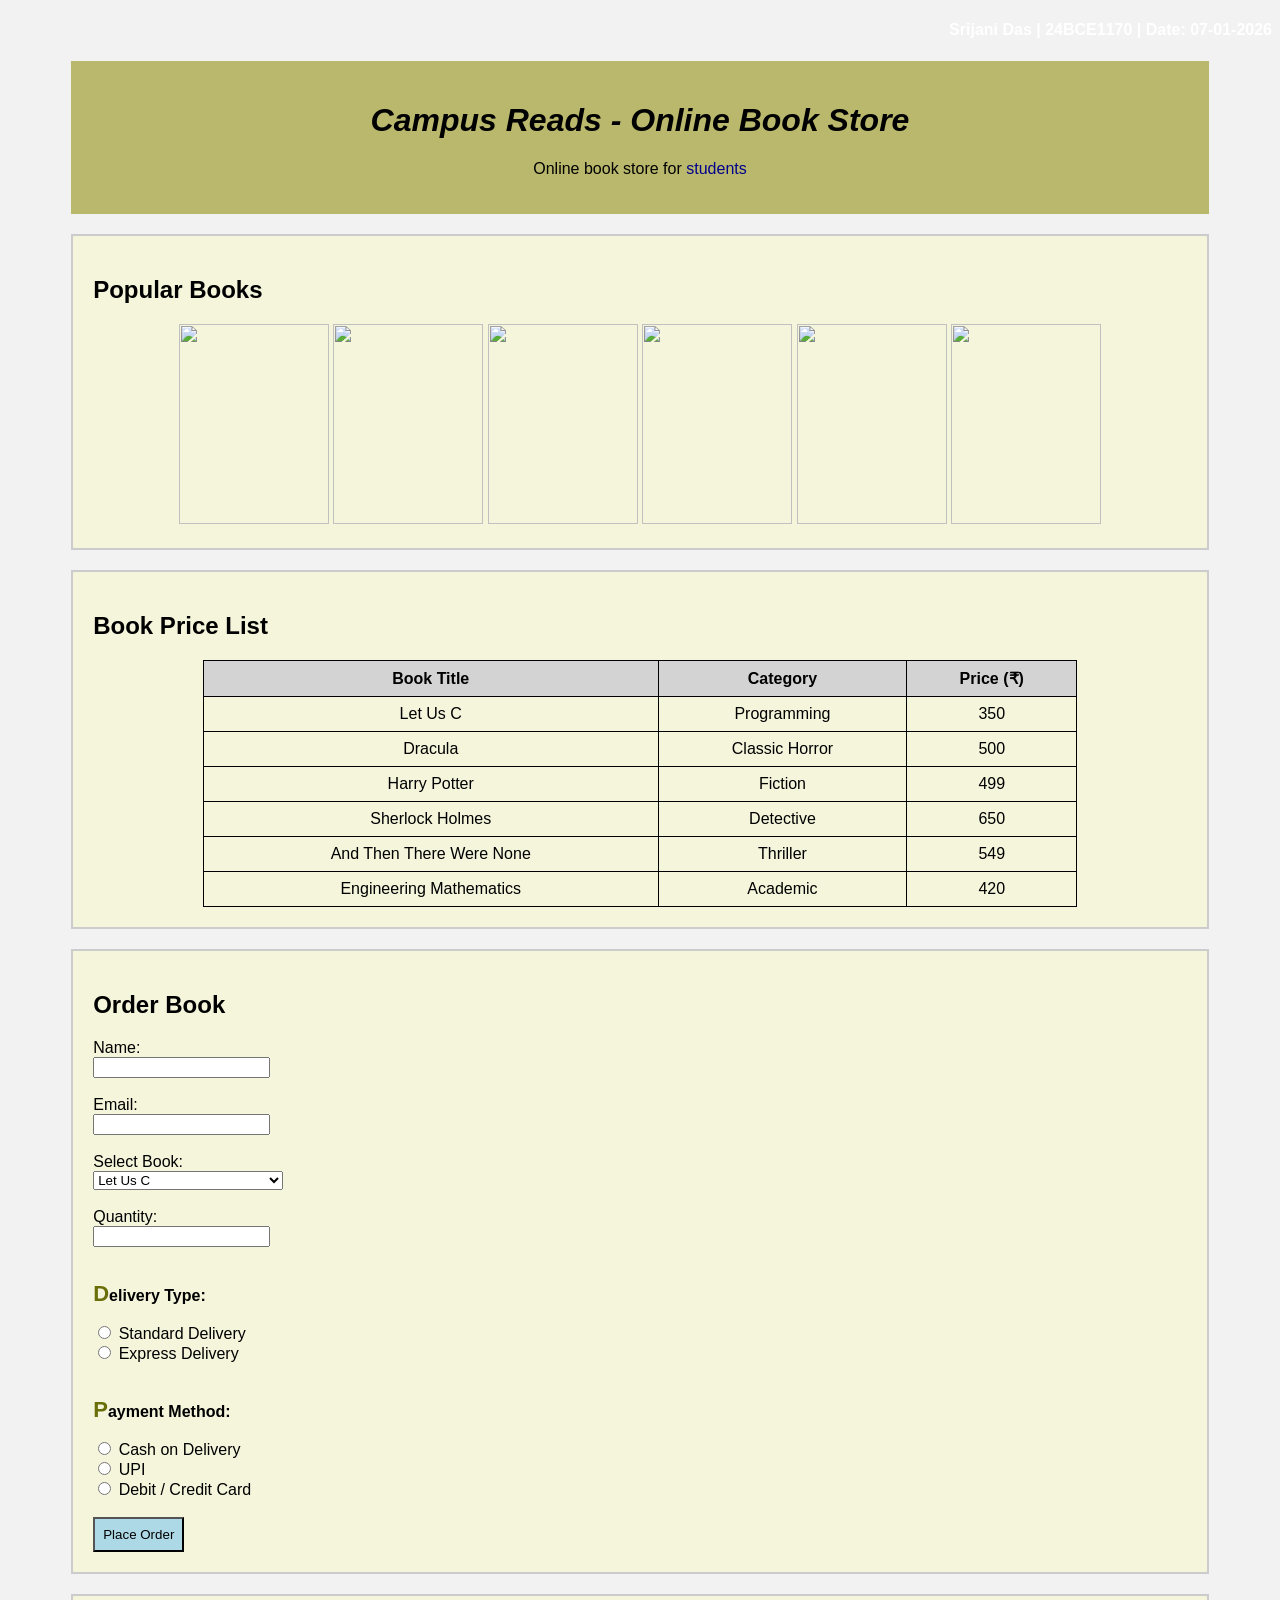
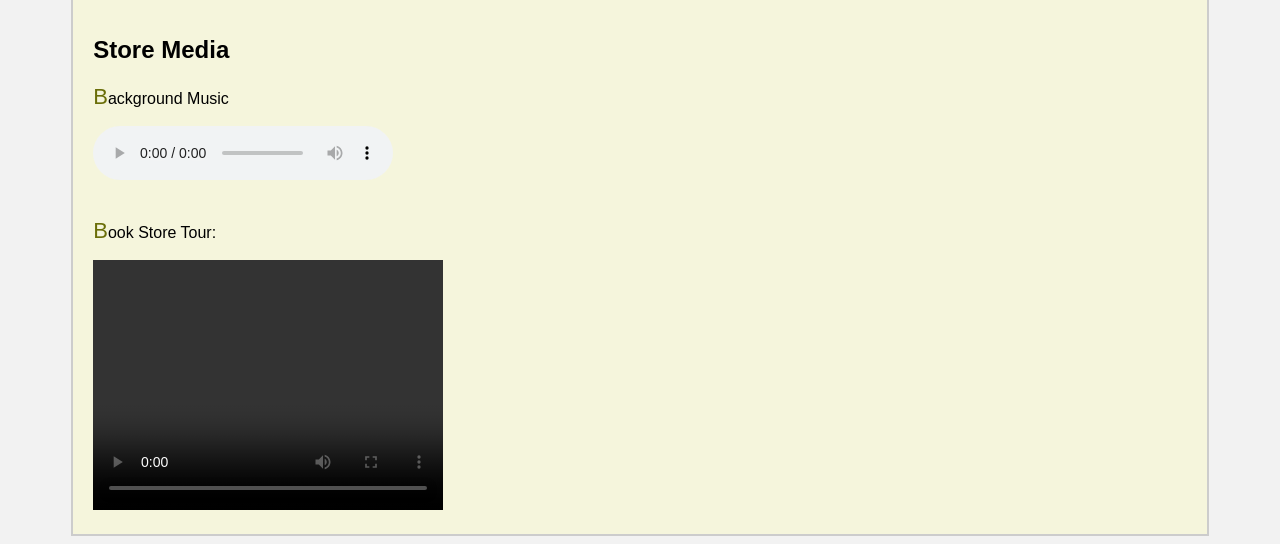
==== index.html @ d3f21b30 "Initial Commit" ====
<!DOCTYPE html> 
<html> 
<head> 
<title>Campus Reads - Online Book Store</title> 
<link rel="stylesheet" href="styles.css"> 
</head> 
<body> 
<div class="bg_image">
</div>
<h4 style="text-align:right; color:white;"> 
Srijani Das | 24BCE1170 | Date: 07-01-2026 
</h5> 
<div class="container"> 
<div class="header"> 
<h1><i><b>Campus Reads - Online Book Store</b></i></h1> 
<p>Online book store for <span style="color: darkblue;">students</span></p> 
</div> 
<div class="section"> 
<h2>Popular Books</h2> 
<div align="center"> 
<img 
src="https://m.media-amazon.com/images/S/compressed.photo.goodreads.com/books/
1599648837i/55281145.jpg" width="150" height="200"> 
<img 
src="https://m.media-amazon.com/images/S/compressed.photo.goodreads.com/books/
1387151694i/17245.jpg" width="150" height="200"> 
<img 
src="https://m.media-amazon.com/images/I/81q77Q39nEL._AC_UF1000,1000_QL80_.j
pg" width="150" height="200"> 
<img 
src="https://m.media-amazon.com/images/I/81tNnqcHxlL._AC_UF1000,1000_QL80_.jp
g" width="150" height="200"> 
<img 
src="https://m.media-amazon.com/images/I/81nChcVy7CL._AC_UF1000,1000_QL80_.j
pg" width="150" height="200"> 
<img 
src="https://khannabooks.com/wp-content/uploads/2023/10/9789382609919.jpg.webp" 
width="150" height="200"> 
</div> 
</div> 
<div class="section"> 
<h2>Book Price List</h2> 
<table align=center> 
<tr> 
<th>Book Title</th>  
<th>Category</th> 
<th>Price (₹)</th> 
</tr> 
<tr> 
<td>Let Us C</td> 
<td>Programming</td> 
<td>350</td> 
</tr> 
<tr> 
<td>Dracula</td> 
<td>Classic Horror</td> 
<td>500</td> 
</tr> 
<tr> 
<td>Harry Potter</td> 
<td>Fiction</td> 
<td>499</td> 
</tr> 
<tr> 
<td>Sherlock Holmes</td> 
<td>Detective</td> 
<td>650</td> 
</tr> 
<tr> 
<td>And Then There Were None</td> 
<td>Thriller</td> 
 <td>549</td> 
 </tr> 
 
 <tr> 
 <td>Engineering Mathematics</td> 
 <td>Academic</td> 
 <td>420</td> 
 </tr> 
 </table> 
  
</div> 
 
<div class="section"> 
 <h2>Order Book</h2> 
  
 <form> 
 <label for="name">Name:</label><br> 
 <input type="text" id="name"><br><br> 
 <label for="email">Email:</label><br> 
 <input type="email" id="email"><br><br> 
 <label for="book">Select Book:</label><br> 
 <select id="book"> 
  <option>Let Us C</option> 
  <option>Dracula</option> 
  <option>Harry Potter</option> 
  <option>Sherlock Holmes</option> 
  <option>And Then There Were None</option> 
  <option>Engineering Mathematics</option> 
 </select><br><br> 
  
 <label for="qty">Quantity:</label><br> 
 <input type="number" id="qty"><br><br> 
 
 <p><b>Delivery Type:</b></p> 
        <input type="radio" id="standard" name="delivery"> 
        <label for="standard">Standard Delivery</label><br> 
 
        <input type="radio" id="express" name="delivery"> 
        <label for="express">Express Delivery</label><br><br> 
 
<p><b>Payment Method:</b></p> 
<input type="radio" id="cod" name="payment"> 
<label for="cod">Cash on Delivery</label><br> 
<input type="radio" id="upi" name="payment"> 
<label for="upi">UPI</label><br> 
<input type="radio" id="card" name="payment"> 
<label for="card">Debit / Credit Card</label><br><br>  
<input type="submit" value="Place Order" 
style="background-color: lightblue; padding: 8px;"> 
</form> 
</div> 
<div class="section"> 
<h2>Store Media</h2> 
<p>Background Music</p> 
<audio controls autoplay> 
<source src="music.mp3" type="audio/mpeg"> 
</audio> 
<br><br> 
<p>Book Store Tour:</p> 
<video width="350" height="250" controls> 
<source src="store.mp4" type="video/mp4"> 
</video> 
</div>   
</div> 
</body> 
</html>
---- styles.css ----
body { 
font-family: Arial; 
background-color: #f2f2f2; 
} 
.bg_image {
position: fixed;
top: 0;
left: 0;
width: 100%;
height: 100%;
background-image:url(https://wallpapers.com/images/high/library-filled-with-books-vyy56lqa9wji657j.webp);
background-size: cover;
background-repeat: no-repeat;
background-positio: center;
z-index: -1;
}
.container { 
position: relative;
z-index: 1;
width: 90%; 
margin: auto; 
} 
.header { 
background-color: #BAB86C; 
padding: 20px; 
text-align: center; 
} 
.section { 
background-color: #F5F5DC; 
padding: 20px; 
margin-top: 20px; 
border: 2px solid #ccc;
box-sizing: border-box;
} 
.section p::first-letter {
font-size: 22px;
font-wieght: bold;
color: #6A6E09;
}
a:hover {
color: red;
}
input:focus {
border: 2px solid #BAB86C;
}
buton:hover, input[type="submit"]:hover {
background-color:  #6A6E09;
cursor: pointer;
}
table { 
border-collapse: collapse; 
width: 80%; 
} 
th, td { 
border: 1px solid black; 
padding: 8px; 
text-align: center; 
} 
th { 
background-color: lightgray; 
}
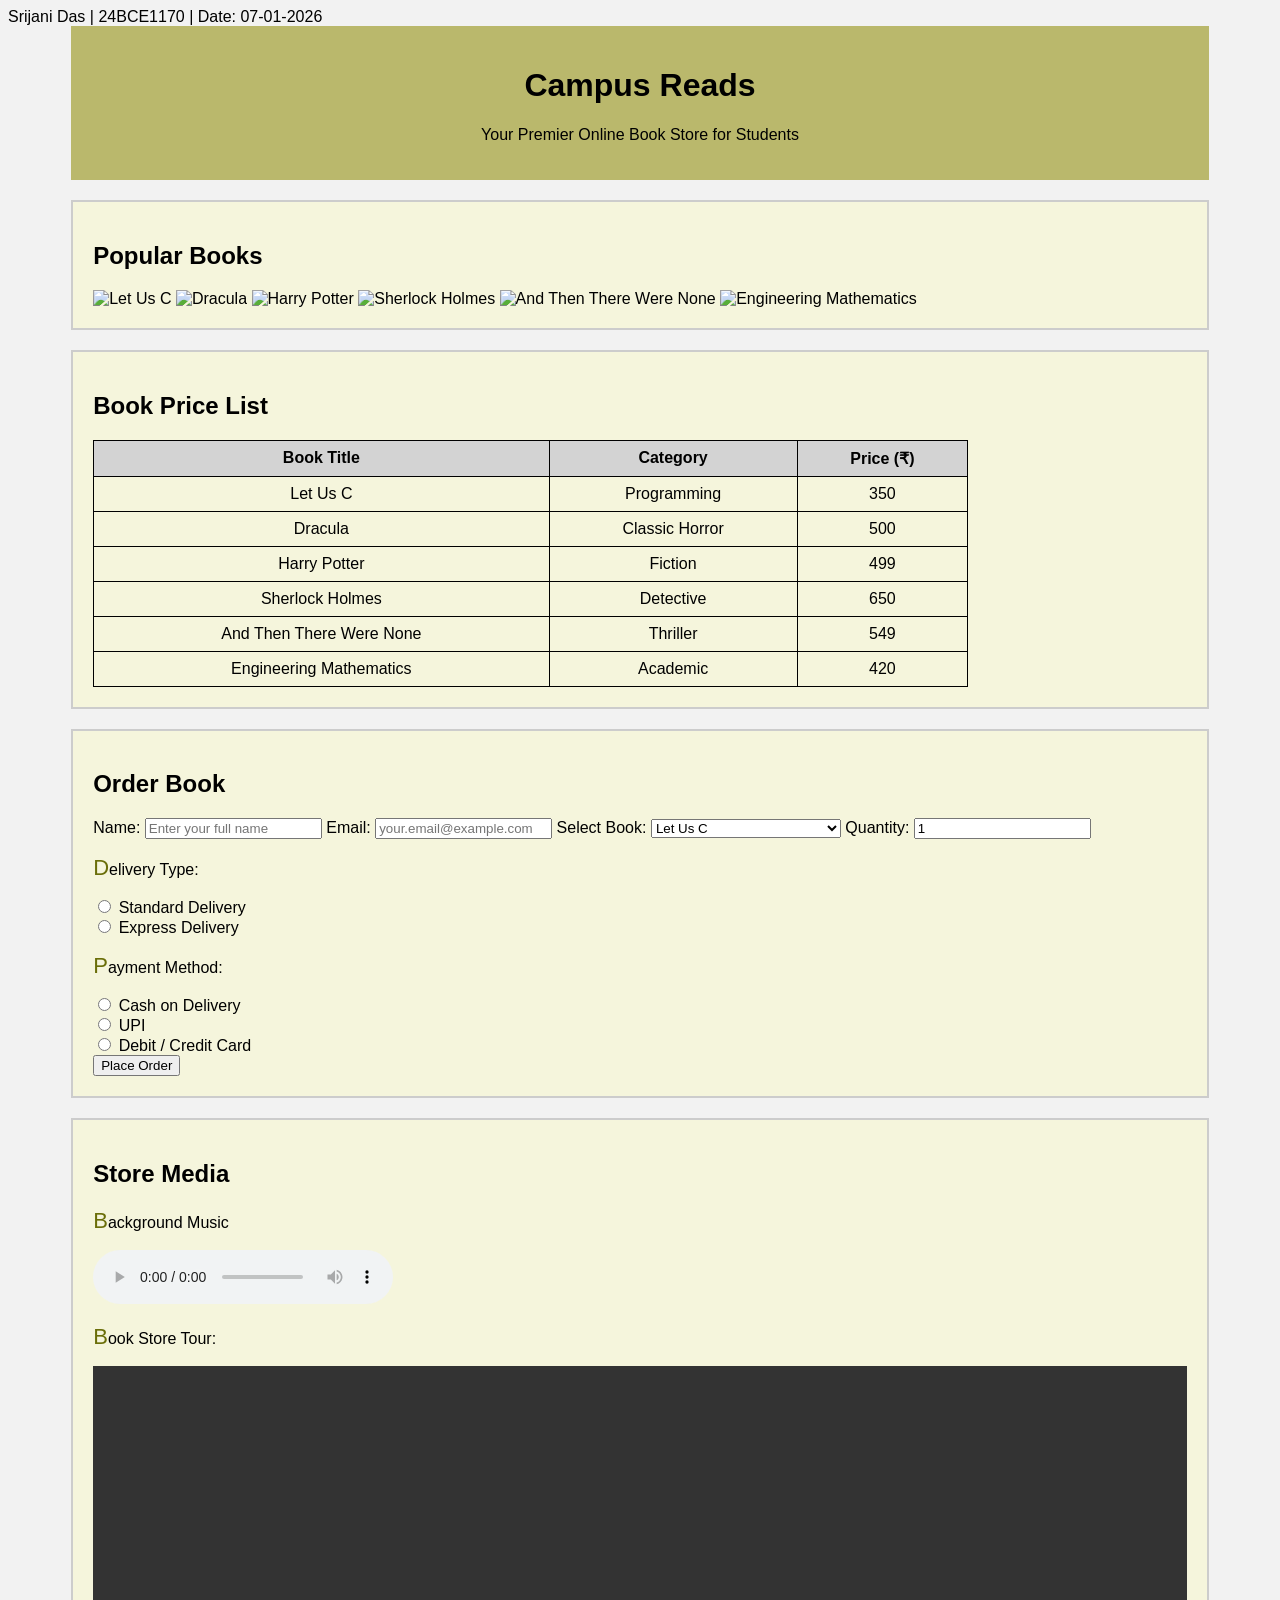
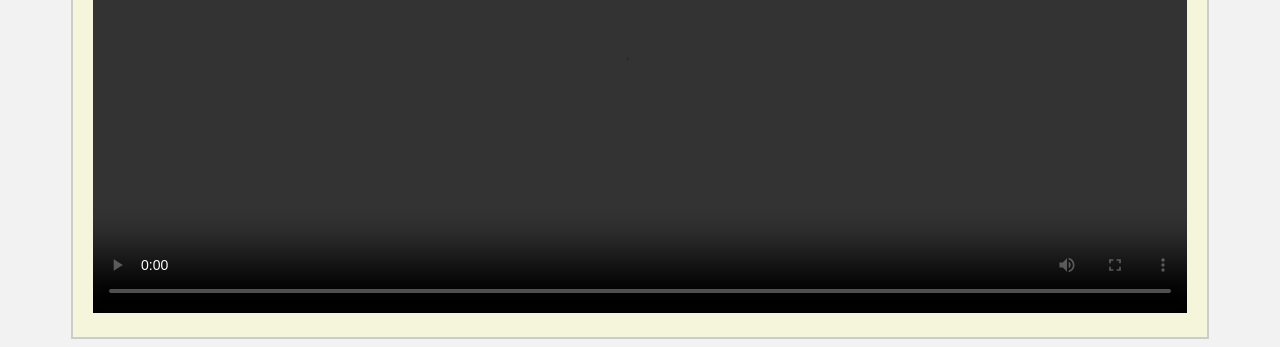
==== commit a44f146f: "Added Campus Reads bookstore homepage structure" ====
--- a/index.html
+++ b/index.html
@@ -1,137 +1,148 @@
-<!DOCTYPE html> 
-<html> 
-<head> 
-<title>Campus Reads - Online Book Store</title> 
-<link rel="stylesheet" href="styles.css"> 
-</head> 
-<body> 
-<div class="bg_image">
-</div>
-<h4 style="text-align:right; color:white;"> 
-Srijani Das | 24BCE1170 | Date: 07-01-2026 
-</h5> 
-<div class="container"> 
-<div class="header"> 
-<h1><i><b>Campus Reads - Online Book Store</b></i></h1> 
-<p>Online book store for <span style="color: darkblue;">students</span></p> 
-</div> 
-<div class="section"> 
-<h2>Popular Books</h2> 
-<div align="center"> 
-<img 
-src="https://m.media-amazon.com/images/S/compressed.photo.goodreads.com/books/
-1599648837i/55281145.jpg" width="150" height="200"> 
-<img 
-src="https://m.media-amazon.com/images/S/compressed.photo.goodreads.com/books/
-1387151694i/17245.jpg" width="150" height="200"> 
-<img 
-src="https://m.media-amazon.com/images/I/81q77Q39nEL._AC_UF1000,1000_QL80_.j
-pg" width="150" height="200"> 
-<img 
-src="https://m.media-amazon.com/images/I/81tNnqcHxlL._AC_UF1000,1000_QL80_.jp
-g" width="150" height="200"> 
-<img 
-src="https://m.media-amazon.com/images/I/81nChcVy7CL._AC_UF1000,1000_QL80_.j
-pg" width="150" height="200"> 
-<img 
-src="https://khannabooks.com/wp-content/uploads/2023/10/9789382609919.jpg.webp" 
-width="150" height="200"> 
-</div> 
-</div> 
-<div class="section"> 
-<h2>Book Price List</h2> 
-<table align=center> 
-<tr> 
-<th>Book Title</th>  
-<th>Category</th> 
-<th>Price (₹)</th> 
-</tr> 
-<tr> 
-<td>Let Us C</td> 
-<td>Programming</td> 
-<td>350</td> 
-</tr> 
-<tr> 
-<td>Dracula</td> 
-<td>Classic Horror</td> 
-<td>500</td> 
-</tr> 
-<tr> 
-<td>Harry Potter</td> 
-<td>Fiction</td> 
-<td>499</td> 
-</tr> 
-<tr> 
-<td>Sherlock Holmes</td> 
-<td>Detective</td> 
-<td>650</td> 
-</tr> 
-<tr> 
-<td>And Then There Were None</td> 
-<td>Thriller</td> 
- <td>549</td> 
- </tr> 
- 
- <tr> 
- <td>Engineering Mathematics</td> 
- <td>Academic</td> 
- <td>420</td> 
- </tr> 
- </table> 
-  
-</div> 
- 
-<div class="section"> 
- <h2>Order Book</h2> 
-  
- <form> 
- <label for="name">Name:</label><br> 
- <input type="text" id="name"><br><br> 
- <label for="email">Email:</label><br> 
- <input type="email" id="email"><br><br> 
- <label for="book">Select Book:</label><br> 
- <select id="book"> 
-  <option>Let Us C</option> 
-  <option>Dracula</option> 
-  <option>Harry Potter</option> 
-  <option>Sherlock Holmes</option> 
-  <option>And Then There Were None</option> 
-  <option>Engineering Mathematics</option> 
- </select><br><br> 
-  
- <label for="qty">Quantity:</label><br> 
- <input type="number" id="qty"><br><br> 
- 
- <p><b>Delivery Type:</b></p> 
-        <input type="radio" id="standard" name="delivery"> 
-        <label for="standard">Standard Delivery</label><br> 
- 
-        <input type="radio" id="express" name="delivery"> 
-        <label for="express">Express Delivery</label><br><br> 
- 
-<p><b>Payment Method:</b></p> 
-<input type="radio" id="cod" name="payment"> 
-<label for="cod">Cash on Delivery</label><br> 
-<input type="radio" id="upi" name="payment"> 
-<label for="upi">UPI</label><br> 
-<input type="radio" id="card" name="payment"> 
-<label for="card">Debit / Credit Card</label><br><br>  
-<input type="submit" value="Place Order" 
-style="background-color: lightblue; padding: 8px;"> 
-</form> 
-</div> 
-<div class="section"> 
-<h2>Store Media</h2> 
-<p>Background Music</p> 
-<audio controls autoplay> 
-<source src="music.mp3" type="audio/mpeg"> 
-</audio> 
-<br><br> 
-<p>Book Store Tour:</p> 
-<video width="350" height="250" controls> 
-<source src="store.mp4" type="video/mp4"> 
-</video> 
-</div>   
-</div> 
-</body> 
+<!DOCTYPE html>
+<html lang="en">
+<head>
+    <meta charset="UTF-8">
+    <meta name="viewport" content="width=device-width, initial-scale=1.0">
+    <title>Campus Reads - Online Book Store</title>
+    <link rel="stylesheet" href="style.css">
+</head>
+<body>
+    <div class="bg_image"></div>
+    
+    <div class="info-bar">
+        Srijani Das | 24BCE1170 | Date: 07-01-2026
+    </div>
+
+    <div class="container">
+        <div class="header">
+            <h1>Campus Reads</h1>
+            <p>Your Premier Online Book Store for Students</p>
+        </div>
+
+        <div class="section">
+            <h2>Popular Books</h2>
+            <div class="book-gallery">
+                <img src="https://m.media-amazon.com/images/S/compressed.photo.goodreads.com/books/1599648837i/55281145.jpg" alt="Let Us C">
+                <img src="https://m.media-amazon.com/images/S/compressed.photo.goodreads.com/books/1387151694i/17245.jpg" alt="Dracula">
+                <img src="https://m.media-amazon.com/images/I/81q77Q39nEL._AC_UF1000,1000_QL80_.jpg" alt="Harry Potter">
+                <img src="https://m.media-amazon.com/images/I/81tNnqcHxlL._AC_UF1000,1000_QL80_.jpg" alt="Sherlock Holmes">
+                <img src="https://m.media-amazon.com/images/I/81nChcVy7CL._AC_UF1000,1000_QL80_.jpg" alt="And Then There Were None">
+                <img src="https://khannabooks.com/wp-content/uploads/2023/10/9789382609919.jpg.webp" alt="Engineering Mathematics">
+            </div>
+        </div>
+
+        <div class="section">
+            <h2>Book Price List</h2>
+            <table>
+                <tr>
+                    <th>Book Title</th>
+                    <th>Category</th>
+                    <th>Price (₹)</th>
+                </tr>
+                <tr>
+                    <td>Let Us C</td>
+                    <td>Programming</td>
+                    <td>350</td>
+                </tr>
+                <tr>
+                    <td>Dracula</td>
+                    <td>Classic Horror</td>
+                    <td>500</td>
+                </tr>
+                <tr>
+                    <td>Harry Potter</td>
+                    <td>Fiction</td>
+                    <td>499</td>
+                </tr>
+                <tr>
+                    <td>Sherlock Holmes</td>
+                    <td>Detective</td>
+                    <td>650</td>
+                </tr>
+                <tr>
+                    <td>And Then There Were None</td>
+                    <td>Thriller</td>
+                    <td>549</td>
+                </tr>
+                <tr>
+                    <td>Engineering Mathematics</td>
+                    <td>Academic</td>
+                    <td>420</td>
+                </tr>
+            </table>
+        </div>
+
+        <div class="section">
+            <h2>Order Book</h2>
+            <form>
+                <label for="name">Name:</label>
+                <input type="text" id="name" placeholder="Enter your full name">
+
+                <label for="email">Email:</label>
+                <input type="email" id="email" placeholder="your.email@example.com">
+
+                <label for="book">Select Book:</label>
+                <select id="book">
+                    <option>Let Us C</option>
+                    <option>Dracula</option>
+                    <option>Harry Potter</option>
+                    <option>Sherlock Holmes</option>
+                    <option>And Then There Were None</option>
+                    <option>Engineering Mathematics</option>
+                </select>
+
+                <label for="qty">Quantity:</label>
+                <input type="number" id="qty" min="1" value="1">
+
+                <div class="radio-group">
+                    <p>Delivery Type:</p>
+                    <div class="radio-option">
+                        <input type="radio" id="standard" name="delivery">
+                        <label for="standard" class="inline-label">Standard Delivery</label>
+                    </div>
+                    <div class="radio-option">
+                        <input type="radio" id="express" name="delivery">
+                        <label for="express" class="inline-label">Express Delivery</label>
+                    </div>
+                </div>
+
+                <div class="radio-group">
+                    <p>Payment Method:</p>
+                    <div class="radio-option">
+                        <input type="radio" id="cod" name="payment">
+                        <label for="cod" class="inline-label">Cash on Delivery</label>
+                    </div>
+                    <div class="radio-option">
+                        <input type="radio" id="upi" name="payment">
+                        <label for="upi" class="inline-label">UPI</label>
+                    </div>
+                    <div class="radio-option">
+                        <input type="radio" id="card" name="payment">
+                        <label for="card" class="inline-label">Debit / Credit Card</label>
+                    </div>
+                </div>
+
+                <input type="submit" value="Place Order">
+            </form>
+        </div>
+
+        <div class="section">
+            <h2>Store Media</h2>
+            <div class="media-container">
+                <p>Background Music</p>
+                <audio controls autoplay>
+                    <source src="music.mp3" type="audio/mpeg">
+                    Your browser does not support the audio element.
+                </audio>
+            </div>
+            <div class="media-container">
+                <p>Book Store Tour:</p>
+                <video width="100%" height="auto" controls>
+                    <source src="store.mp4" type="video/mp4">
+                    Your browser does not support the video element.
+                </video>
+            </div>
+        </div>
+    </div>
+</body>
 </html>
--- a/style.css
+++ b/style.css
@@ -0,0 +1,61 @@
+body { 
+font-family: Arial; 
+background-color: #f2f2f2; 
+} 
+.bg_image {
+position: fixed;
+top: 0;
+left: 0;
+width: 100%;
+height: 100%;
+background-image:url(https://wallpapers.com/images/high/library-filled-with-books-vyy56lqa9wji657j.webp);
+background-size: cover;
+background-repeat: no-repeat;
+background-positio: center;
+z-index: -1;
+}
+.container { 
+position: relative;
+z-index: 1;
+width: 90%; 
+margin: auto; 
+} 
+.header { 
+background-color: #BAB86C; 
+padding: 20px; 
+text-align: center; 
+} 
+.section { 
+background-color: #F5F5DC; 
+padding: 20px; 
+margin-top: 20px; 
+border: 2px solid #ccc;
+box-sizing: border-box;
+} 
+.section p::first-letter {
+font-size: 22px;
+font-wieght: bold;
+color: #6A6E09;
+}
+a:hover {
+color: red;
+}
+input:focus {
+border: 2px solid #BAB86C;
+}
+buton:hover, input[type="submit"]:hover {
+background-color:  #6A6E09;
+cursor: pointer;
+}
+table { 
+border-collapse: collapse; 
+width: 80%; 
+} 
+th, td { 
+border: 1px solid black; 
+padding: 8px; 
+text-align: center; 
+} 
+th { 
+background-color: lightgray; 
+}
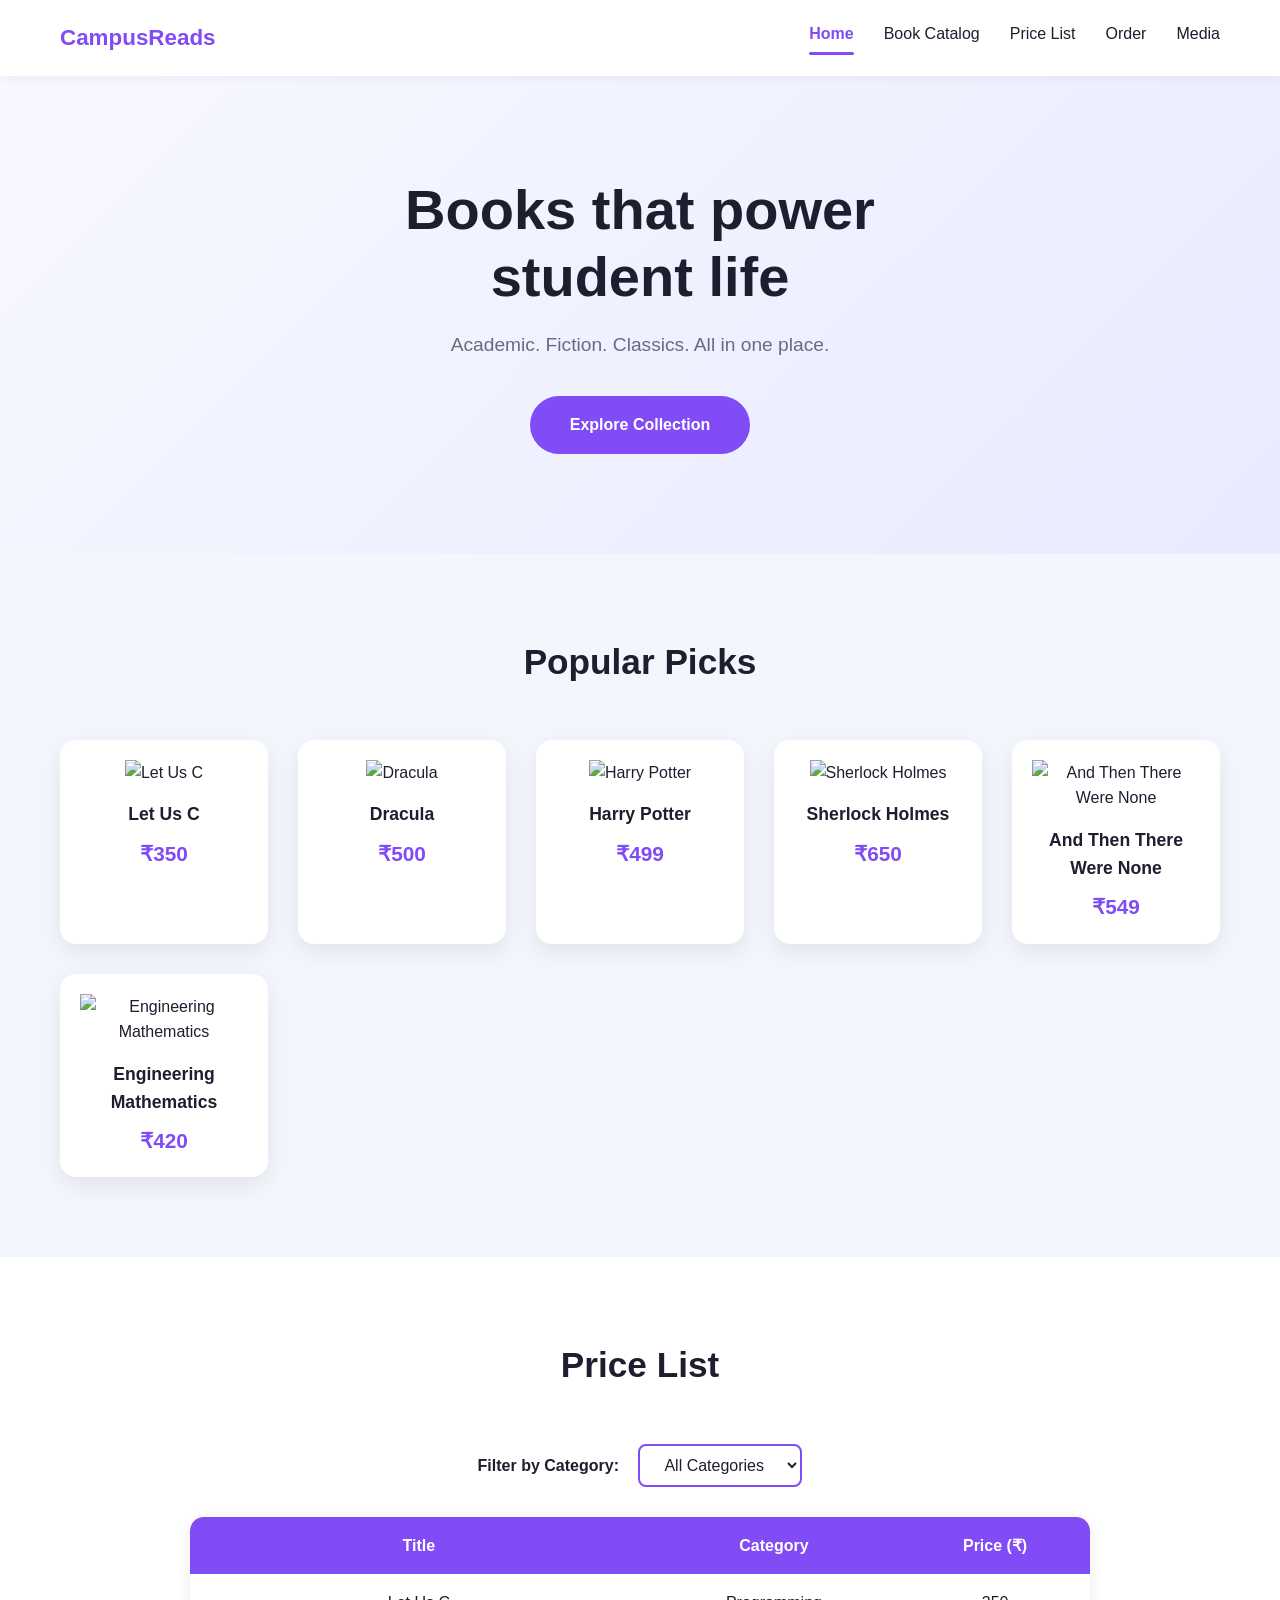
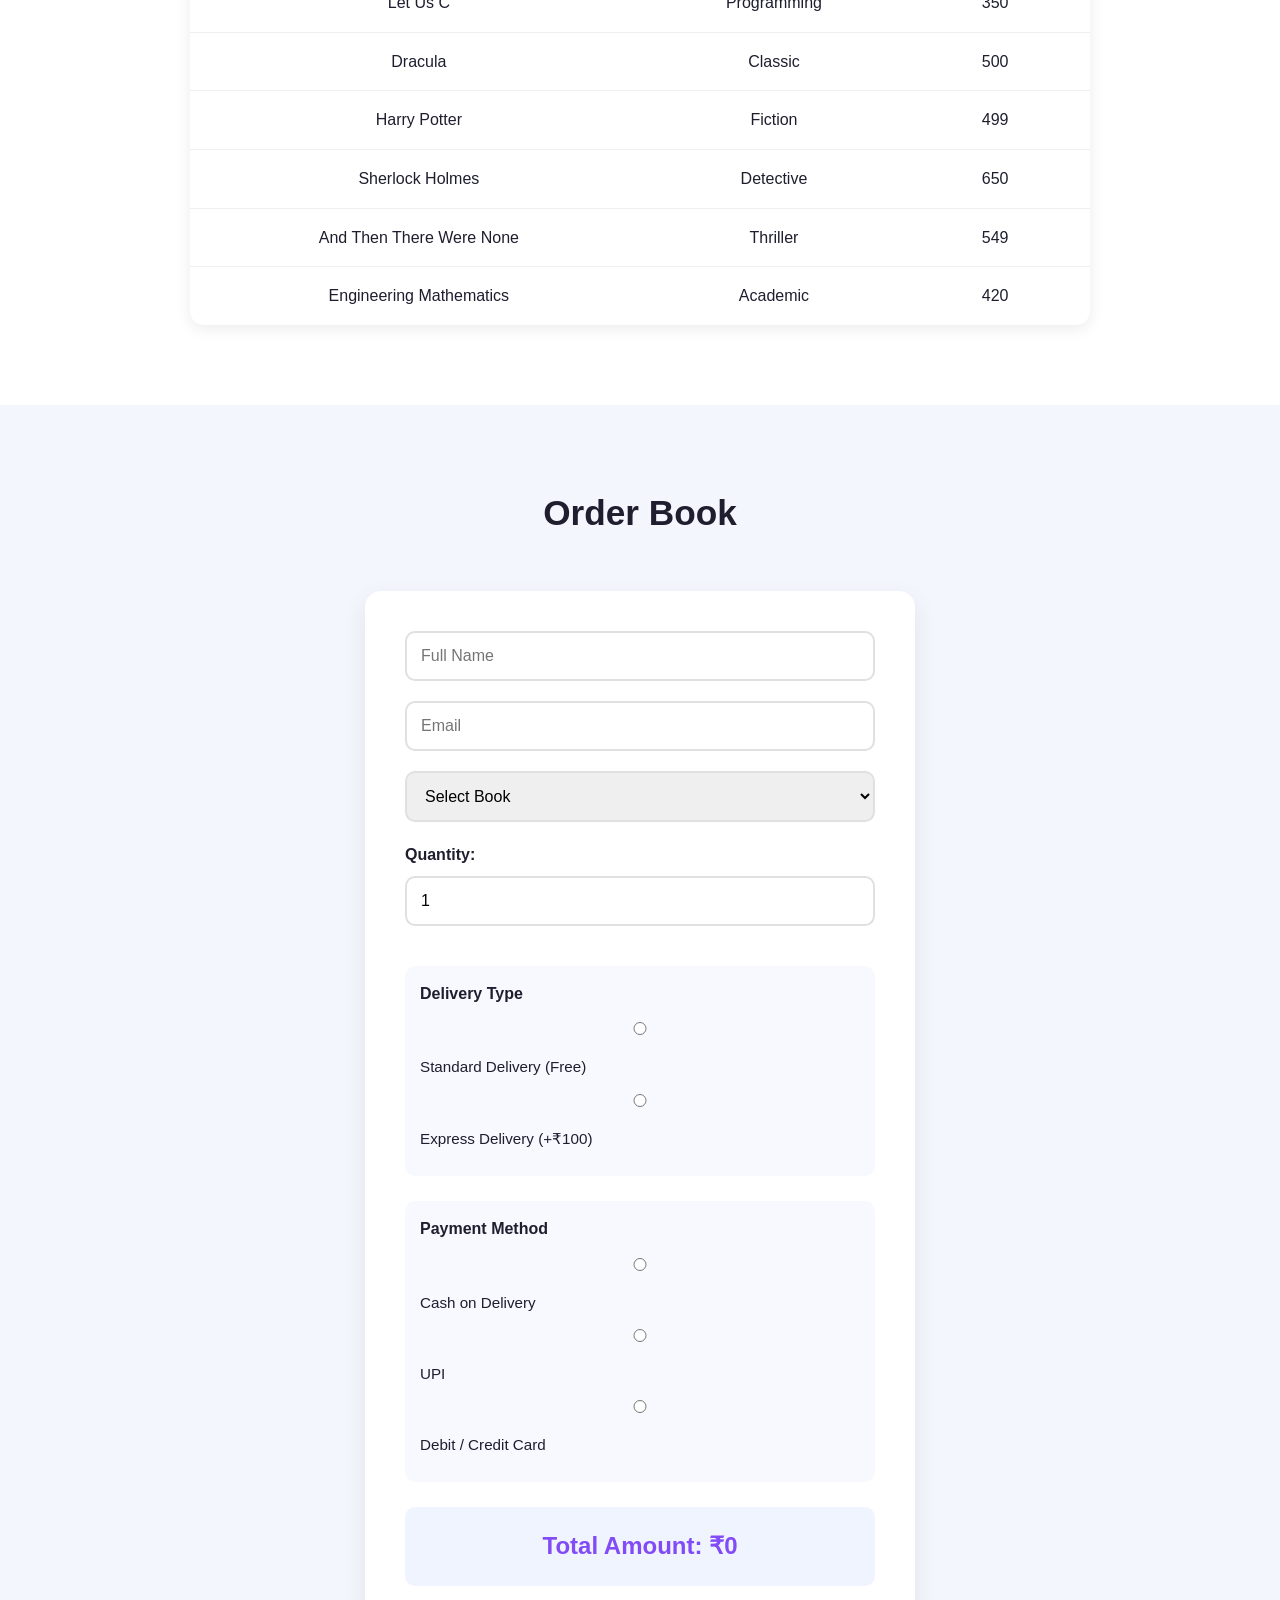
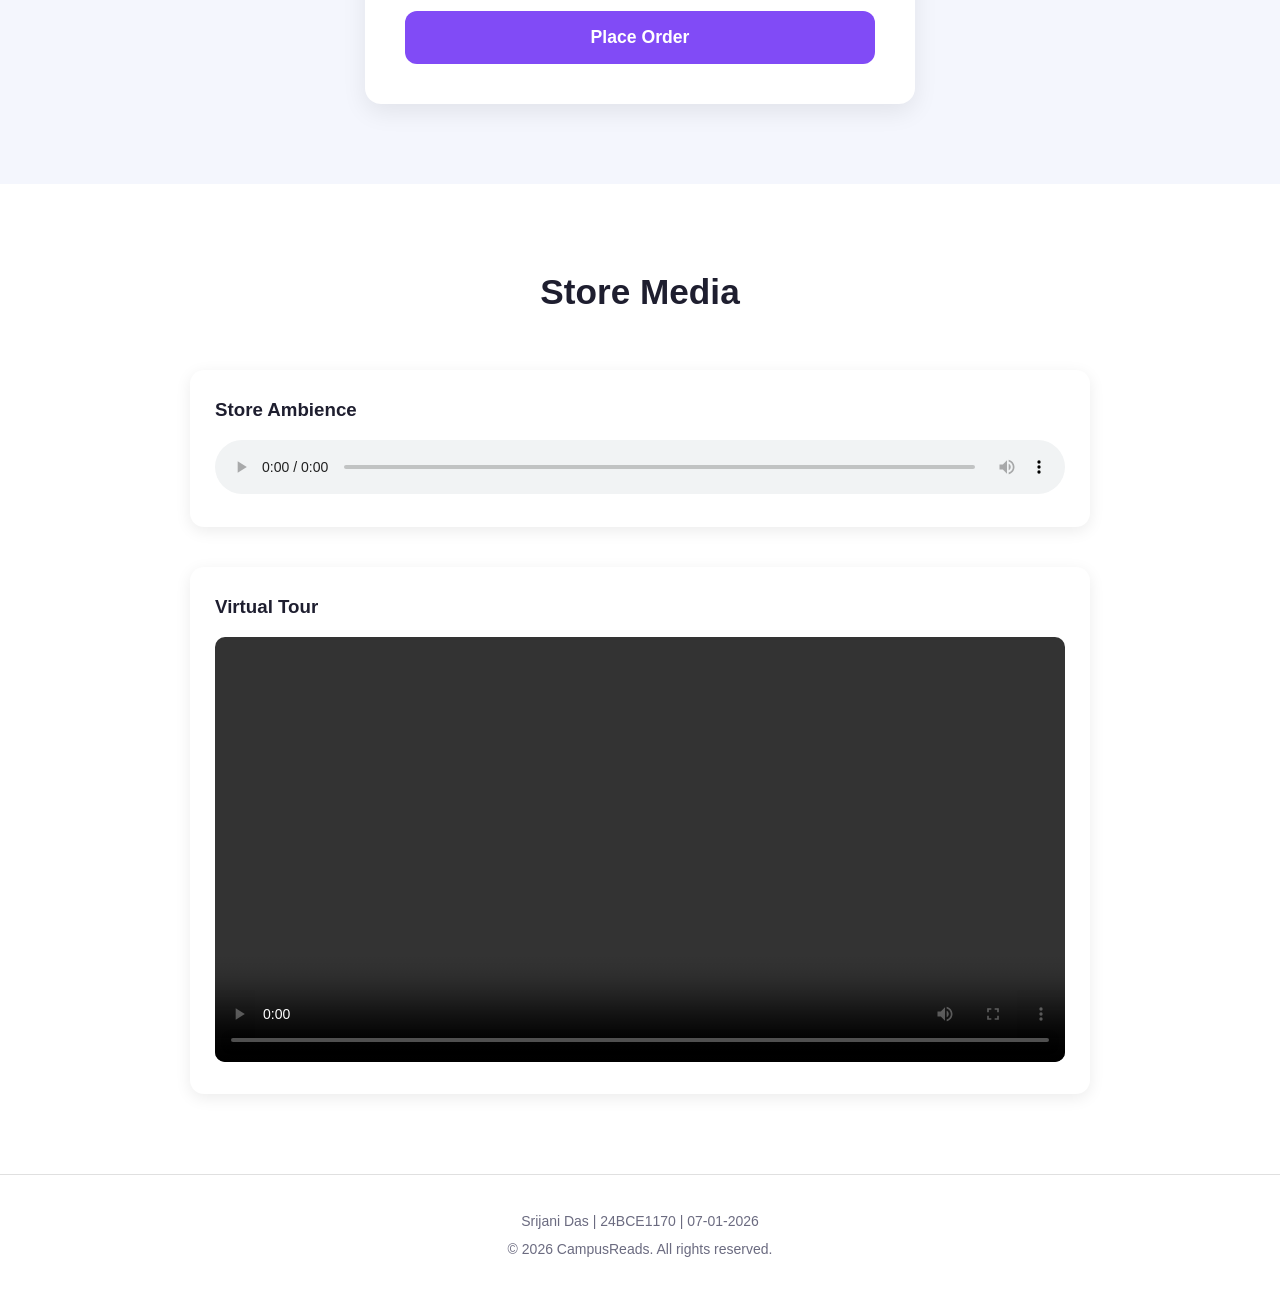
==== commit 4a82b4c5: "Added script.js with basic total amount calculation functionality" ====
--- a/index.html
+++ b/index.html
@@ -3,146 +3,196 @@
 <head>
     <meta charset="UTF-8">
     <meta name="viewport" content="width=device-width, initial-scale=1.0">
-    <title>Campus Reads - Online Book Store</title>
+    <title>Campus Reads - Your Campus Book Store</title>
     <link rel="stylesheet" href="style.css">
 </head>
 <body>
-    <div class="bg_image"></div>
-    
-    <div class="info-bar">
-        Srijani Das | 24BCE1170 | Date: 07-01-2026
+
+<header class="topbar">
+    <div class="logo">CampusReads</div>
+    <nav>
+        <a href="#home" class="nav-link">Home</a>
+        <a href="#books" class="nav-link">Book Catalog</a>
+        <a href="#price_list" class="nav-link">Price List</a>
+        <a href="#order" class="nav-link">Order</a>
+        <a href="#media" class="nav-link">Media</a>
+    </nav>
+</header>
+
+<section class="hero" id="home">
+    <div class="hero-text">
+        <h1>Books that power<br>student life</h1>
+        <p>Academic. Fiction. Classics. All in one place.</p>
+        <a href="#books" class="btn-primary">Explore Collection</a>
     </div>
+</section>
 
-    <div class="container">
-        <div class="header">
-            <h1>Campus Reads</h1>
-            <p>Your Premier Online Book Store for Students</p>
+<section class="section" id="books">
+    <h2>Popular Picks</h2>
+    <div class="book-grid">
+        <div class="book-card">
+            <img src="https://m.media-amazon.com/images/S/compressed.photo.goodreads.com/books/1599648837i/55281145.jpg" alt="Let Us C">
+            <h3>Let Us C</h3>
+            <p class="price">₹350</p>
+        </div>
+        <div class="book-card">
+            <img src="https://m.media-amazon.com/images/S/compressed.photo.goodreads.com/books/1387151694i/17245.jpg" alt="Dracula">
+            <h3>Dracula</h3>
+            <p class="price">₹500</p>
+        </div>
+        <div class="book-card">
+            <img src="https://m.media-amazon.com/images/I/81q77Q39nEL._AC_UF1000,1000_QL80_.jpg" alt="Harry Potter">
+            <h3>Harry Potter</h3>
+            <p class="price">₹499</p>
+        </div>
+        <div class="book-card">
+            <img src="https://m.media-amazon.com/images/I/81tNnqcHxlL._AC_UF1000,1000_QL80_.jpg" alt="Sherlock Holmes">
+            <h3>Sherlock Holmes</h3>
+            <p class="price">₹650</p>
+        </div>
+        <div class="book-card">
+            <img src="https://m.media-amazon.com/images/I/81nChcVy7CL._AC_UF1000,1000_QL80_.jpg" alt="And Then There Were None">
+            <h3>And Then There Were None</h3>
+            <p class="price">₹549</p>
+        </div>
+        <div class="book-card">
+            <img src="https://khannabooks.com/wp-content/uploads/2023/10/9789382609919.jpg.webp" alt="Engineering Mathematics">
+            <h3>Engineering Mathematics</h3>
+            <p class="price">₹420</p>
+        </div>
+    </div>
+</section>
+
+<section class="section alt" id="price_list">
+    <h2>Price List</h2>
+    <div class="filter-section">
+        <label for="categoryFilter">Filter by Category:</label>
+        <select id="categoryFilter" onchange="filterBooks()">
+            <option value="all">All Categories</option>
+            <option value="Programming">Programming</option>
+            <option value="Classic">Classic</option>
+            <option value="Fiction">Fiction</option>
+            <option value="Detective">Detective</option>
+            <option value="Thriller">Thriller</option>
+            <option value="Academic">Academic</option>
+        </select>
+    </div>
+    <table id="priceTable">
+        <thead>
+            <tr>
+                <th>Title</th>
+                <th>Category</th>
+                <th>Price (₹)</th>
+            </tr>
+        </thead>
+        <tbody id="tableBody">
+            <tr data-category="Programming">
+                <td>Let Us C</td>
+                <td>Programming</td>
+                <td>350</td>
+            </tr>
+            <tr data-category="Classic">
+                <td>Dracula</td>
+                <td>Classic</td>
+                <td>500</td>
+            </tr>
+            <tr data-category="Fiction">
+                <td>Harry Potter</td>
+                <td>Fiction</td>
+                <td>499</td>
+            </tr>
+            <tr data-category="Detective">
+                <td>Sherlock Holmes</td>
+                <td>Detective</td>
+                <td>650</td>
+            </tr>
+            <tr data-category="Thriller">
+                <td>And Then There Were None</td>
+                <td>Thriller</td>
+                <td>549</td>
+            </tr>
+            <tr data-category="Academic">
+                <td>Engineering Mathematics</td>
+                <td>Academic</td>
+                <td>420</td>
+            </tr>
+        </tbody>
+    </table>
+</section>
+
+<section class="section" id="order">
+    <h2>Order Book</h2>
+
+    <form class="order-form" id="orderForm">
+        <input type="text" id="fullName" placeholder="Full Name" required>
+        <input type="email" id="email" placeholder="Email" required>
+
+        <select id="bookSelect" required onchange="updatePrice()">
+            <option value="">Select Book</option>
+            <option value="350">Let Us C - ₹350</option>
+            <option value="500">Dracula - ₹500</option>
+            <option value="499">Harry Potter - ₹499</option>
+            <option value="650">Sherlock Holmes - ₹650</option>
+            <option value="549">And Then There Were None - ₹549</option>
+            <option value="420">Engineering Mathematics - ₹420</option>
+        </select>
+
+        <div class="quantity-section">
+            <label for="quantity">Quantity:</label>
+            <input type="number" id="quantity" min="1" max="10" value="1" required onchange="updatePrice()">
         </div>
 
-        <div class="section">
-            <h2>Popular Books</h2>
-            <div class="book-gallery">
-                <img src="https://m.media-amazon.com/images/S/compressed.photo.goodreads.com/books/1599648837i/55281145.jpg" alt="Let Us C">
-                <img src="https://m.media-amazon.com/images/S/compressed.photo.goodreads.com/books/1387151694i/17245.jpg" alt="Dracula">
-                <img src="https://m.media-amazon.com/images/I/81q77Q39nEL._AC_UF1000,1000_QL80_.jpg" alt="Harry Potter">
-                <img src="https://m.media-amazon.com/images/I/81tNnqcHxlL._AC_UF1000,1000_QL80_.jpg" alt="Sherlock Holmes">
-                <img src="https://m.media-amazon.com/images/I/81nChcVy7CL._AC_UF1000,1000_QL80_.jpg" alt="And Then There Were None">
-                <img src="https://khannabooks.com/wp-content/uploads/2023/10/9789382609919.jpg.webp" alt="Engineering Mathematics">
-            </div>
+        <!-- Delivery Type -->
+        <div class="radio-group">
+            <p>Delivery Type</p>
+            <label><input type="radio" name="delivery" value="standard" required onchange="updatePrice()"> Standard Delivery (Free)</label>
+            <label><input type="radio" name="delivery" value="express" onchange="updatePrice()"> Express Delivery (+₹100)</label>
         </div>
 
-        <div class="section">
-            <h2>Book Price List</h2>
-            <table>
-                <tr>
-                    <th>Book Title</th>
-                    <th>Category</th>
-                    <th>Price (₹)</th>
-                </tr>
-                <tr>
-                    <td>Let Us C</td>
-                    <td>Programming</td>
-                    <td>350</td>
-                </tr>
-                <tr>
-                    <td>Dracula</td>
-                    <td>Classic Horror</td>
-                    <td>500</td>
-                </tr>
-                <tr>
-                    <td>Harry Potter</td>
-                    <td>Fiction</td>
-                    <td>499</td>
-                </tr>
-                <tr>
-                    <td>Sherlock Holmes</td>
-                    <td>Detective</td>
-                    <td>650</td>
-                </tr>
-                <tr>
-                    <td>And Then There Were None</td>
-                    <td>Thriller</td>
-                    <td>549</td>
-                </tr>
-                <tr>
-                    <td>Engineering Mathematics</td>
-                    <td>Academic</td>
-                    <td>420</td>
-                </tr>
-            </table>
+        <!-- Payment Method -->
+        <div class="radio-group">
+            <p>Payment Method</p>
+            <label><input type="radio" name="payment" value="cod" required> Cash on Delivery</label>
+            <label><input type="radio" name="payment" value="upi"> UPI</label>
+            <label><input type="radio" name="payment" value="card"> Debit / Credit Card</label>
         </div>
 
-        <div class="section">
-            <h2>Order Book</h2>
-            <form>
-                <label for="name">Name:</label>
-                <input type="text" id="name" placeholder="Enter your full name">
-
-                <label for="email">Email:</label>
-                <input type="email" id="email" placeholder="your.email@example.com">
-
-                <label for="book">Select Book:</label>
-                <select id="book">
-                    <option>Let Us C</option>
-                    <option>Dracula</option>
-                    <option>Harry Potter</option>
-                    <option>Sherlock Holmes</option>
-                    <option>And Then There Were None</option>
-                    <option>Engineering Mathematics</option>
-                </select>
-
-                <label for="qty">Quantity:</label>
-                <input type="number" id="qty" min="1" value="1">
-
-                <div class="radio-group">
-                    <p>Delivery Type:</p>
-                    <div class="radio-option">
-                        <input type="radio" id="standard" name="delivery">
-                        <label for="standard" class="inline-label">Standard Delivery</label>
-                    </div>
-                    <div class="radio-option">
-                        <input type="radio" id="express" name="delivery">
-                        <label for="express" class="inline-label">Express Delivery</label>
-                    </div>
-                </div>
-
-                <div class="radio-group">
-                    <p>Payment Method:</p>
-                    <div class="radio-option">
-                        <input type="radio" id="cod" name="payment">
-                        <label for="cod" class="inline-label">Cash on Delivery</label>
-                    </div>
-                    <div class="radio-option">
-                        <input type="radio" id="upi" name="payment">
-                        <label for="upi" class="inline-label">UPI</label>
-                    </div>
-                    <div class="radio-option">
-                        <input type="radio" id="card" name="payment">
-                        <label for="card" class="inline-label">Debit / Credit Card</label>
-                    </div>
-                </div>
-
-                <input type="submit" value="Place Order">
-            </form>
+        <div class="total-section">
+            <h3>Total Amount: ₹<span id="totalAmount">0</span></h3>
         </div>
 
-        <div class="section">
-            <h2>Store Media</h2>
-            <div class="media-container">
-                <p>Background Music</p>
-                <audio controls autoplay>
-                    <source src="music.mp3" type="audio/mpeg">
-                    Your browser does not support the audio element.
-                </audio>
-            </div>
-            <div class="media-container">
-                <p>Book Store Tour:</p>
-                <video width="100%" height="auto" controls>
-                    <source src="store.mp4" type="video/mp4">
-                    Your browser does not support the video element.
-                </video>
-            </div>
+        <button type="submit">Place Order</button>
+    </form>
+
+    <div id="orderMessage" class="order-message"></div>
+</section>
+
+<section class="section alt" id="media">
+    <h2>Store Media</h2>
+    <div class="media-container">
+        <div class="media-item">
+            <h3>Store Ambience</h3>
+            <audio controls>
+                <source src="music.mp3" type="audio/mpeg">
+                Your browser does not support the audio element.
+            </audio>
+        </div>
+        <div class="media-item">
+            <h3>Virtual Tour</h3>
+            <video controls>
+                <source src="store.mp4" type="video/mp4">
+                Your browser does not support the video element.
+            </video>
         </div>
     </div>
+</section>
+
+<footer class="footer">
+    <p>Srijani Das | 24BCE1170 | 07-01-2026</p>
+    <p>&copy; 2026 CampusReads. All rights reserved.</p>
+</footer>
+
+<script src="script.js"></script>
+
 </body>
 </html>
--- a/style.css
+++ b/style.css
@@ -1,61 +1,411 @@
-body { 
-font-family: Arial; 
-background-color: #f2f2f2; 
-} 
-.bg_image {
-position: fixed;
-top: 0;
-left: 0;
-width: 100%;
-height: 100%;
-background-image:url(https://wallpapers.com/images/high/library-filled-with-books-vyy56lqa9wji657j.webp);
-background-size: cover;
-background-repeat: no-repeat;
-background-positio: center;
-z-index: -1;
-}
-.container { 
-position: relative;
-z-index: 1;
-width: 90%; 
-margin: auto; 
-} 
-.header { 
-background-color: #BAB86C; 
-padding: 20px; 
-text-align: center; 
-} 
-.section { 
-background-color: #F5F5DC; 
-padding: 20px; 
-margin-top: 20px; 
-border: 2px solid #ccc;
-box-sizing: border-box;
-} 
-.section p::first-letter {
-font-size: 22px;
-font-wieght: bold;
-color: #6A6E09;
-}
-a:hover {
-color: red;
-}
-input:focus {
-border: 2px solid #BAB86C;
-}
-buton:hover, input[type="submit"]:hover {
-background-color:  #6A6E09;
-cursor: pointer;
-}
-table { 
-border-collapse: collapse; 
-width: 80%; 
-} 
-th, td { 
-border: 1px solid black; 
-padding: 8px; 
-text-align: center; 
-} 
-th { 
-background-color: lightgray; 
+:root {
+    --primary: #814BF6;
+    --primary-dark: #6a3dd4;
+    --bg: #F4F6FD;
+    --dark: #1e1e2f;
+    --muted: #6b6b80;
+    --success: #22c55e;
+    --white: #ffffff;
+}
+
+* {
+    margin: 0;
+    padding: 0;
+    box-sizing: border-box;
+}
+
+body {
+    font-family: "Segoe UI", Tahoma, Geneva, Verdana, sans-serif;
+    background: var(--bg);
+    color: var(--dark);
+    line-height: 1.6;
+}
+
+/* Top bar */
+.topbar {
+    position: sticky;
+    top: 0;
+    display: flex;
+    justify-content: space-between;
+    align-items: center;
+    padding: 20px 60px;
+    background: var(--white);
+    box-shadow: 0 2px 10px rgba(0,0,0,0.05);
+    z-index: 100;
+}
+
+.logo {
+    font-weight: 700;
+    font-size: 1.4em;
+    color: var(--primary);
+}
+
+nav {
+    display: flex;
+    gap: 30px;
+}
+
+nav a {
+    text-decoration: none;
+    color: var(--dark);
+    font-weight: 500;
+    transition: color 0.3s ease;
+    position: relative;
+}
+
+nav a:hover {
+    color: var(--primary);
+}
+
+.nav-link.active {
+    color: var(--primary);
+    font-weight: 700;
+}
+
+.nav-link.active::after {
+    content: "";
+    display: block;
+    height: 3px;
+    width: 100%;
+    background: var(--primary);
+    margin-top: 6px;
+    border-radius: 2px;
+}
+
+/* Hero Section */
+.hero {
+    background: linear-gradient(135deg, #f7f8ff 0%, #e8ebff 100%);
+    padding: 100px 60px;
+    text-align: center;
+}
+
+.hero h1 {
+    font-size: 3.5em;
+    margin-bottom: 20px;
+    color: var(--dark);
+    line-height: 1.2;
+}
+
+.hero p {
+    color: var(--muted);
+    margin-bottom: 35px;
+    font-size: 1.2em;
+}
+
+.btn-primary {
+    background: var(--primary);
+    color: var(--white);
+    padding: 16px 40px;
+    border-radius: 30px;
+    text-decoration: none;
+    font-weight: 600;
+    display: inline-block;
+    transition: background 0.3s ease, transform 0.2s ease;
+}
+
+.btn-primary:hover {
+    background: var(--primary-dark);
+    transform: translateY(-2px);
+}
+
+/* Sections */
+.section {
+    padding: 80px 60px;
+}
+
+.section.alt {
+    background: var(--white);
+}
+
+.section h2 {
+    text-align: center;
+    margin-bottom: 50px;
+    font-size: 2.2em;
+    color: var(--dark);
+}
+
+/* Book Cards */
+.book-grid {
+    display: grid;
+    grid-template-columns: repeat(auto-fit, minmax(200px, 1fr));
+    gap: 30px;
+    max-width: 1200px;
+    margin: 0 auto;
+}
+
+.book-card {
+    background: var(--white);
+    border-radius: 16px;
+    padding: 20px;
+    box-shadow: 0 8px 24px rgba(0,0,0,0.08);
+    transition: transform 0.3s ease, box-shadow 0.3s ease;
+    text-align: center;
+}
+
+.book-card:hover {
+    transform: translateY(-8px);
+    box-shadow: 0 12px 32px rgba(129, 75, 246, 0.15);
+}
+
+.book-card img {
+    width: 100%;
+    height: 280px;
+    object-fit: contain;
+    margin-bottom: 15px;
+}
+
+.book-card h3 {
+    font-size: 1.1em;
+    margin-bottom: 8px;
+    color: var(--dark);
+}
+
+.book-card .price {
+    color: var(--primary);
+    font-weight: 700;
+    font-size: 1.3em;
+}
+
+/* Filter Section */
+.filter-section {
+    text-align: center;
+    margin-bottom: 30px;
+}
+
+.filter-section label {
+    font-weight: 600;
+    margin-right: 15px;
+    color: var(--dark);
+}
+
+.filter-section select {
+    padding: 10px 20px;
+    border-radius: 8px;
+    border: 2px solid var(--primary);
+    font-size: 1em;
+    cursor: pointer;
+    background: var(--white);
+    color: var(--dark);
+}
+
+/* Table */
+table {
+    width: 100%;
+    max-width: 900px;
+    margin: 0 auto;
+    border-collapse: collapse;
+    background: var(--white);
+    border-radius: 14px;
+    overflow: hidden;
+    box-shadow: 0 4px 16px rgba(0,0,0,0.08);
+}
+
+thead {
+    background: var(--primary);
+    color: var(--white);
+}
+
+th {
+    padding: 16px;
+    font-weight: 600;
+    text-align: center;
+}
+
+td {
+    padding: 16px;
+    text-align: center;
+    border-bottom: 1px solid #f0f0f0;
+}
+
+tbody tr:hover {
+    background: #f8f9ff;
+}
+
+tbody tr:last-child td {
+    border-bottom: none;
+}
+
+/* Order Form */
+.order-form {
+    max-width: 550px;
+    margin: 0 auto;
+    background: var(--white);
+    padding: 40px;
+    border-radius: 16px;
+    box-shadow: 0 8px 24px rgba(0,0,0,0.08);
+}
+
+.order-form input,
+.order-form select {
+    width: 100%;
+    padding: 14px;
+    margin-bottom: 20px;
+    border-radius: 10px;
+    border: 2px solid #e0e0e0;
+    font-size: 1em;
+    transition: border-color 0.3s ease;
+}
+
+.order-form input:focus,
+.order-form select:focus {
+    outline: none;
+    border-color: var(--primary);
+}
+
+.quantity-section {
+    margin-bottom: 20px;
+}
+
+.quantity-section label {
+    display: block;
+    margin-bottom: 8px;
+    font-weight: 600;
+    color: var(--dark);
+}
+
+.radio-group {
+    margin-bottom: 25px;
+    padding: 15px;
+    background: #f8f9ff;
+    border-radius: 10px;
+}
+
+.radio-group p {
+    font-weight: 600;
+    margin-bottom: 12px;
+    color: var(--dark);
+}
+
+.radio-group label {
+    display: block;
+    margin-bottom: 10px;
+    cursor: pointer;
+    font-size: 0.95em;
+}
+
+.radio-group input[type="radio"] {
+    margin-right: 8px;
+    cursor: pointer;
+}
+
+.total-section {
+    background: #f0f4ff;
+    padding: 20px;
+    border-radius: 10px;
+    margin-bottom: 25px;
+    text-align: center;
+}
+
+.total-section h3 {
+    color: var(--primary);
+    font-size: 1.5em;
+}
+
+.order-form button {
+    width: 100%;
+    background: var(--primary);
+    color: var(--white);
+    border: none;
+    padding: 16px;
+    border-radius: 12px;
+    font-weight: 600;
+    font-size: 1.1em;
+    cursor: pointer;
+    transition: background 0.3s ease, transform 0.2s ease;
+}
+
+.order-form button:hover {
+    background: var(--primary-dark);
+    transform: translateY(-2px);
+}
+
+.order-message {
+    max-width: 550px;
+    margin: 30px auto 0;
+    padding: 20px;
+    border-radius: 10px;
+    text-align: center;
+    font-weight: 600;
+    display: none;
+}
+
+.order-message.show {
+    display: block;
+}
+
+.order-message.success {
+    background: #d1fae5;
+    color: #065f46;
+    border: 2px solid var(--success);
+}
+
+/* Media Section */
+.media-container {
+    max-width: 900px;
+    margin: 0 auto;
+    display: grid;
+    gap: 40px;
+}
+
+.media-item {
+    background: var(--white);
+    padding: 25px;
+    border-radius: 14px;
+    box-shadow: 0 4px 16px rgba(0,0,0,0.08);
+}
+
+.media-item h3 {
+    margin-bottom: 15px;
+    color: var(--dark);
+}
+
+audio, video {
+    width: 100%;
+    border-radius: 10px;
+}
+
+/* Footer */
+.footer {
+    text-align: center;
+    padding: 30px;
+    background: var(--white);
+    color: var(--muted);
+    font-size: 14px;
+    border-top: 1px solid #e0e0e0;
+}
+
+.footer p {
+    margin: 5px 0;
+}
+
+/* Responsive Design */
+@media (max-width: 768px) {
+    .topbar {
+        flex-direction: column;
+        gap: 15px;
+        padding: 20px;
+    }
+
+    nav {
+        flex-wrap: wrap;
+        justify-content: center;
+        gap: 15px;
+    }
+
+    .hero h1 {
+        font-size: 2.2em;
+    }
+
+    .section {
+        padding: 50px 30px;
+    }
+
+    .book-grid {
+        grid-template-columns: repeat(auto-fit, minmax(150px, 1fr));
+        gap: 20px;
+    }
+
+    .order-form {
+        padding: 25px;
+    }
 }
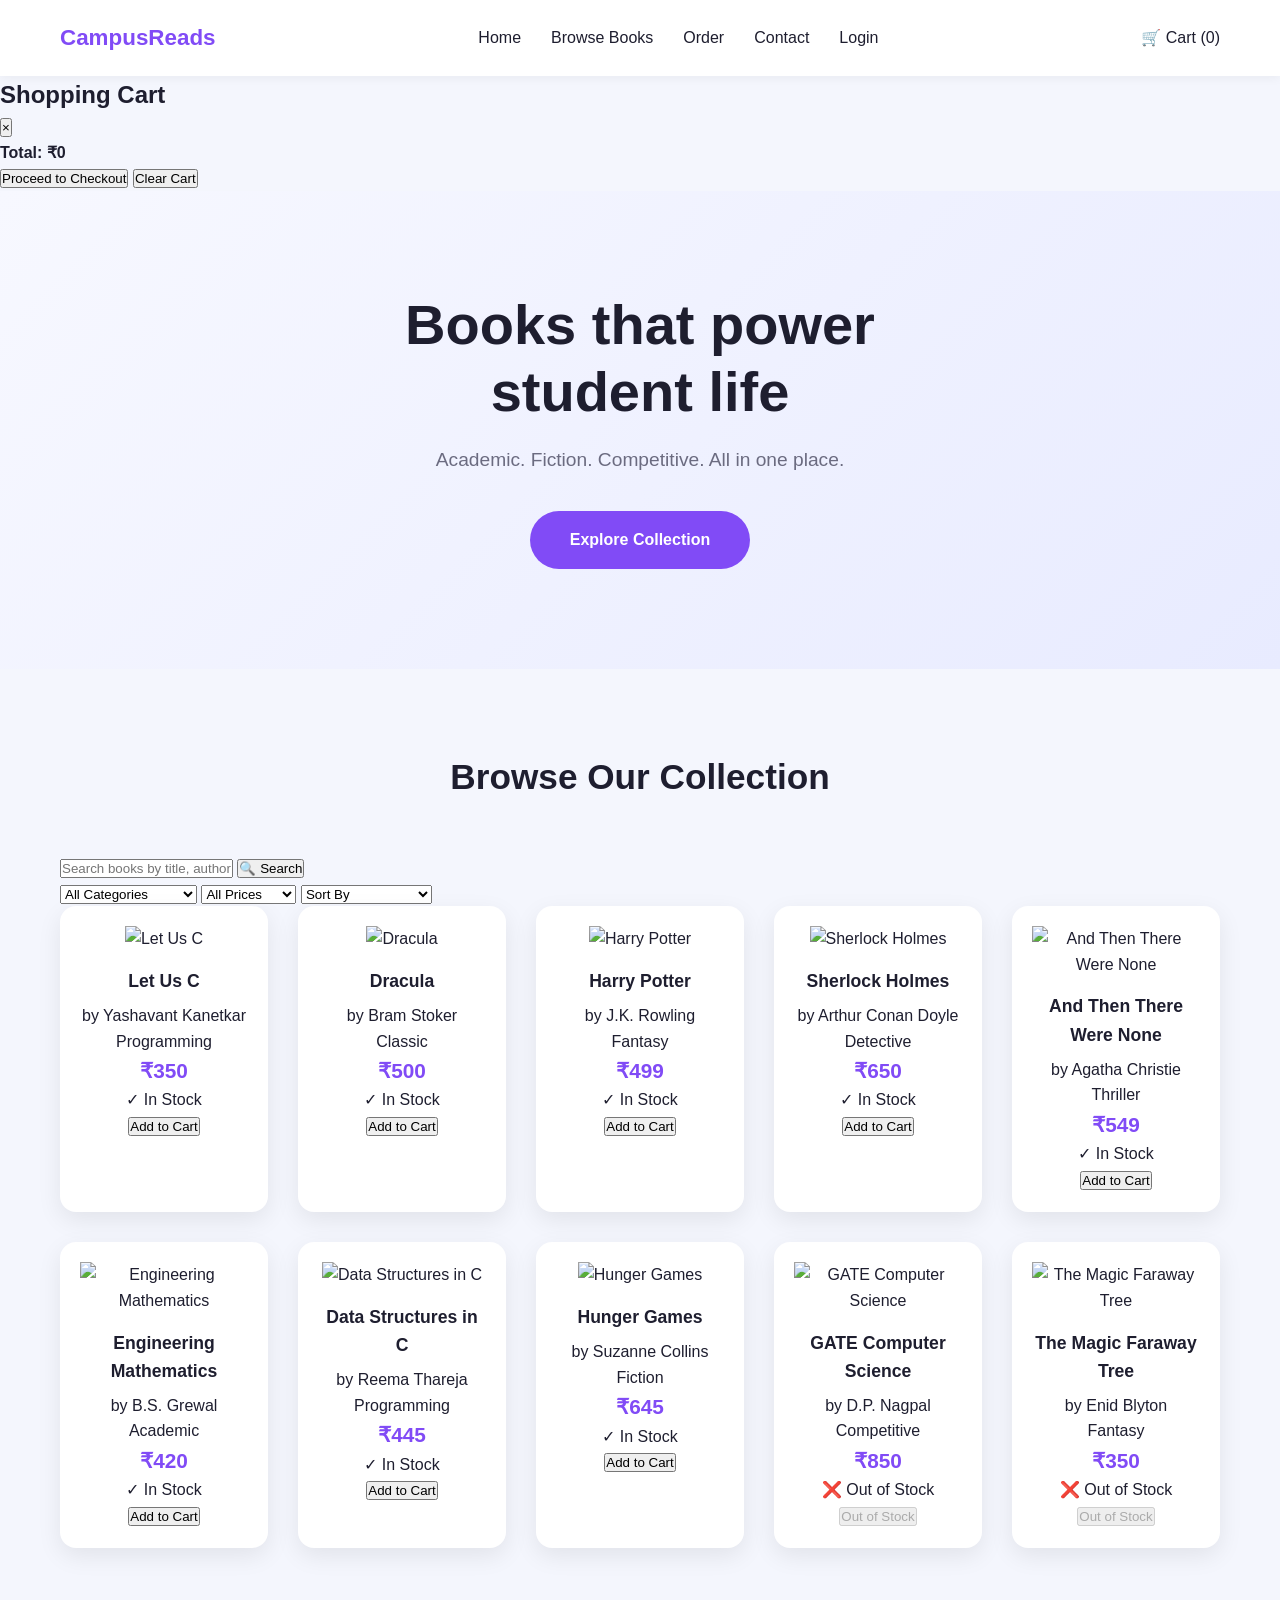
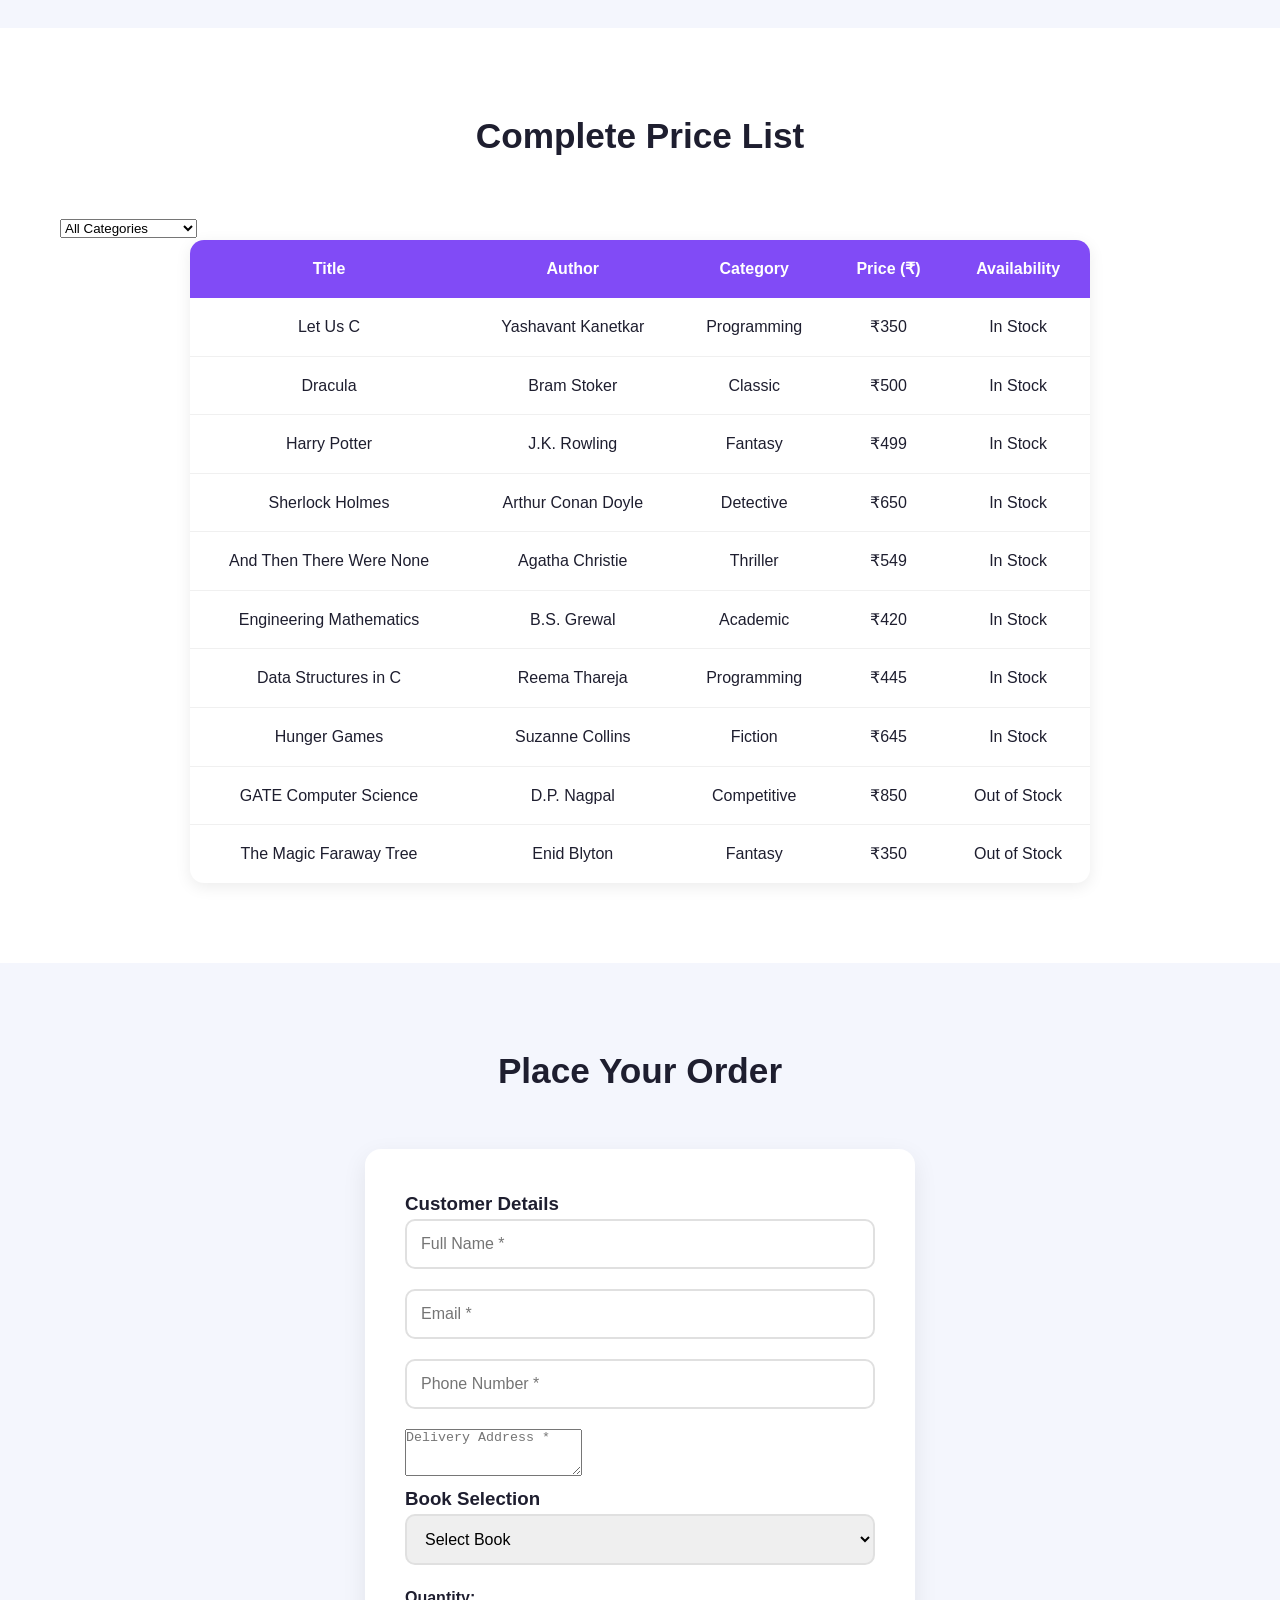
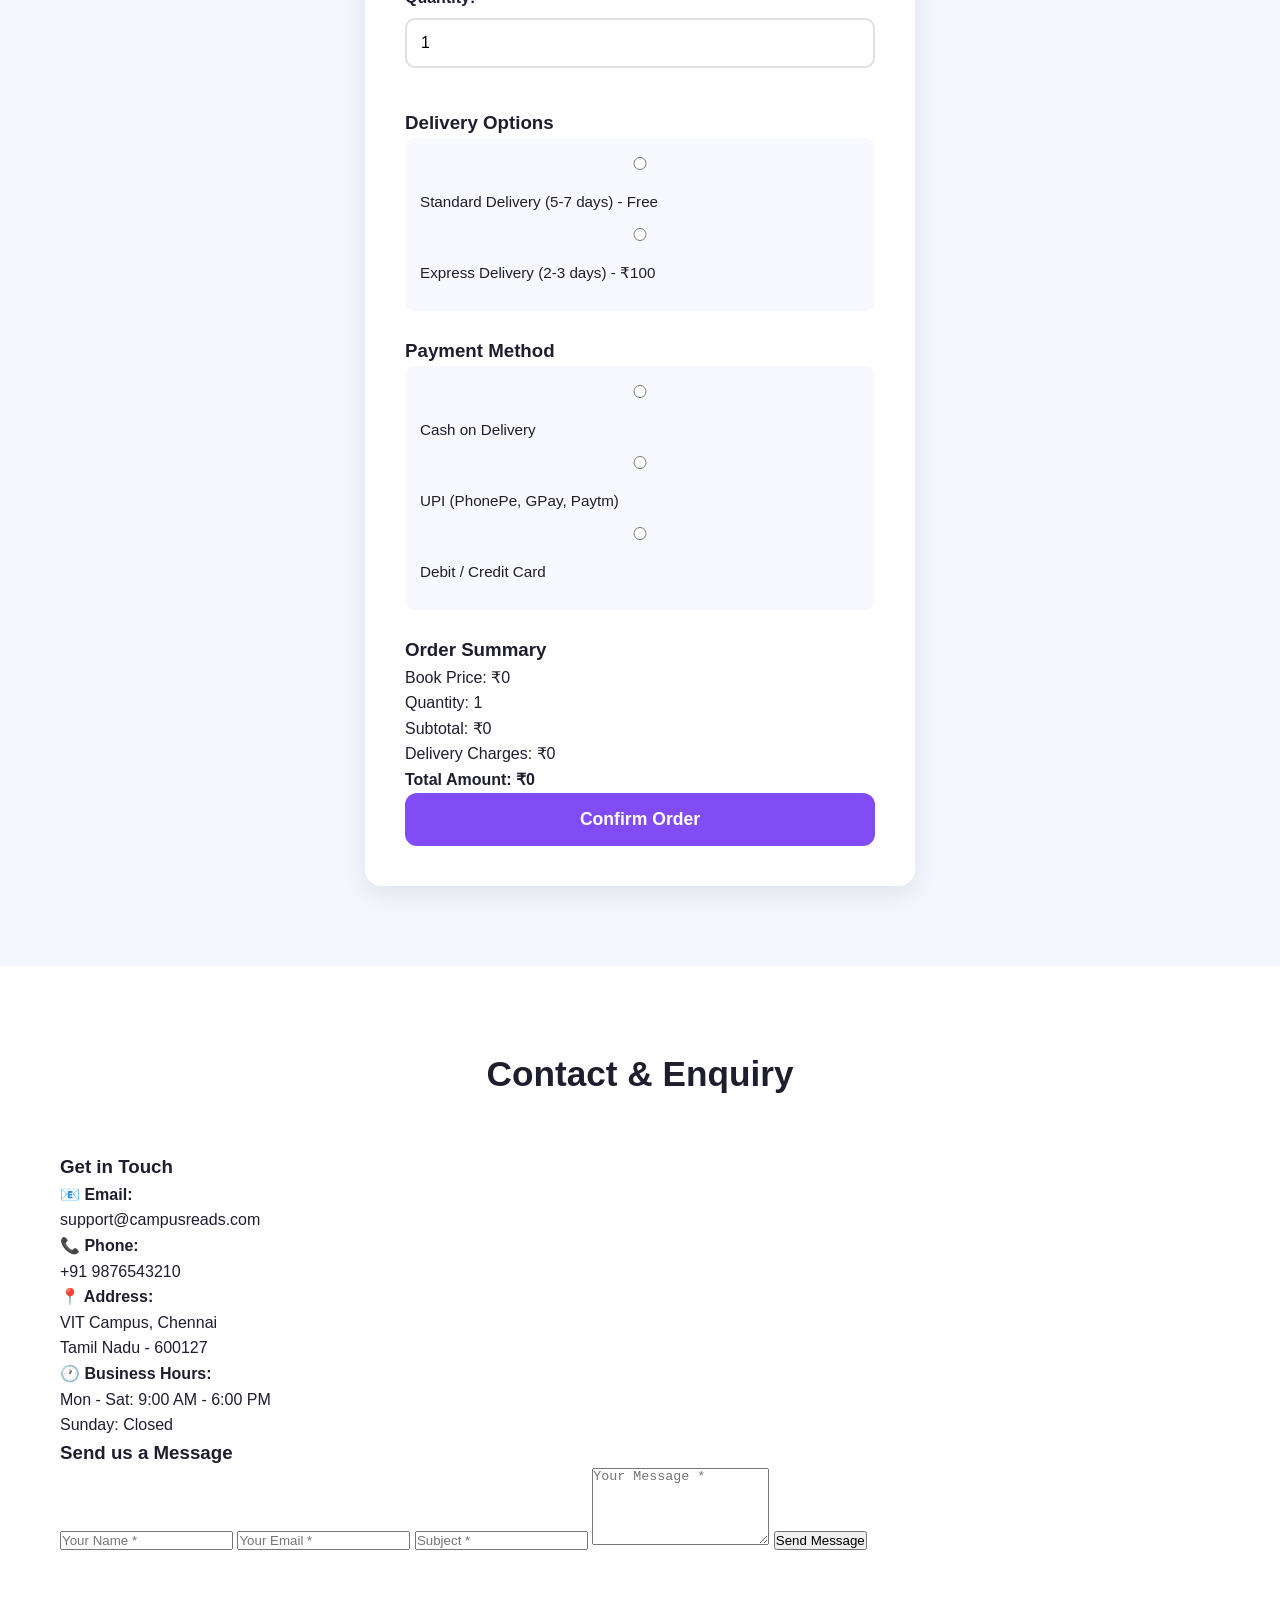
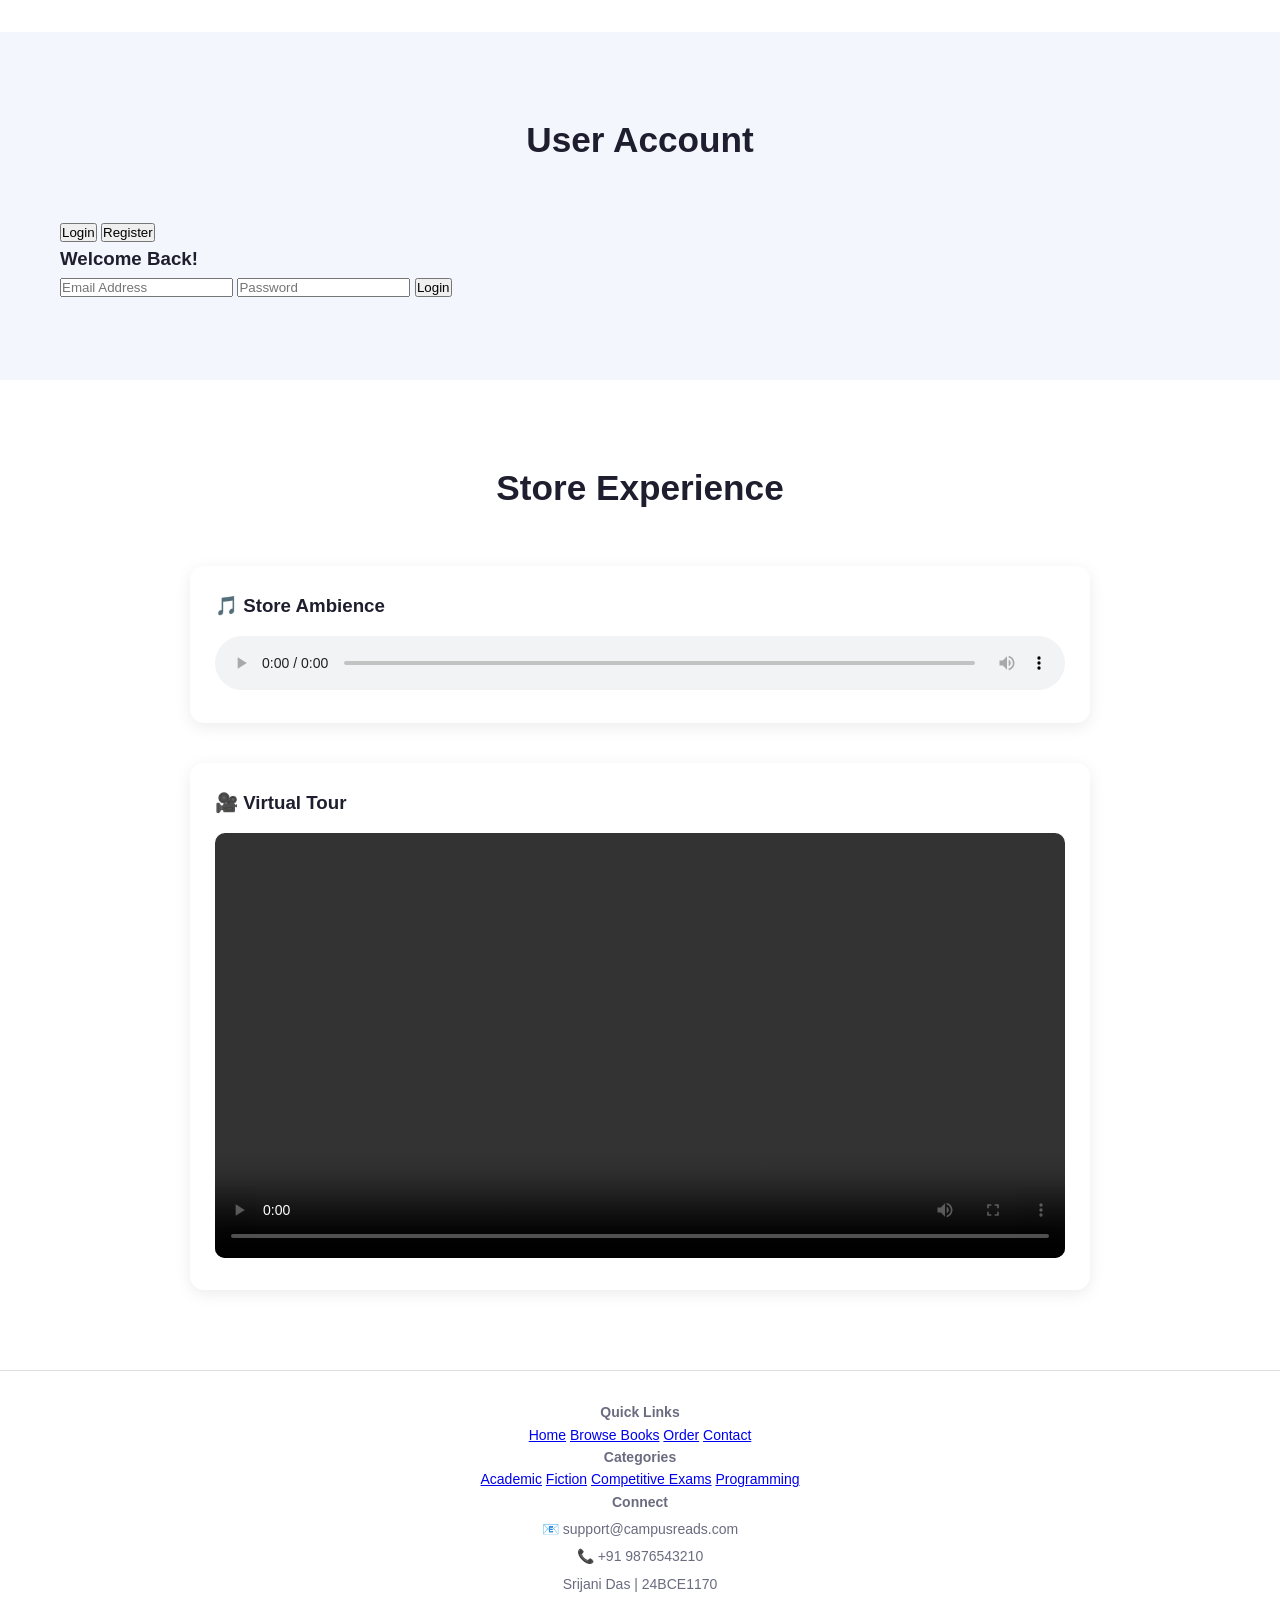
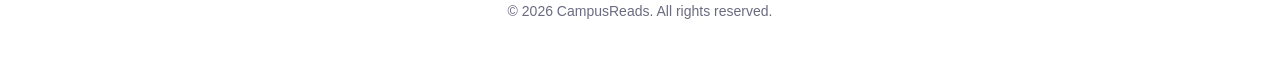
==== commit 89882df3: "Improved website layout with enhanced navigation, added shopping cart functionality, and improved or" ====
--- a/index.html
+++ b/index.html
@@ -12,173 +12,310 @@
     <div class="logo">CampusReads</div>
     <nav>
         <a href="#home" class="nav-link">Home</a>
-        <a href="#books" class="nav-link">Book Catalog</a>
-        <a href="#price_list" class="nav-link">Price List</a>
+        <a href="#books" class="nav-link">Browse Books</a>
         <a href="#order" class="nav-link">Order</a>
-        <a href="#media" class="nav-link">Media</a>
+        <a href="#contact" class="nav-link">Contact</a>
+        <a href="#login" class="nav-link">Login</a>
     </nav>
+    <div class="cart-icon" onclick="toggleCart()">
+        🛒 Cart (<span id="cartCount">0</span>)
+    </div>
 </header>
 
+<!-- Shopping Cart Sidebar -->
+<div id="cartSidebar" class="cart-sidebar">
+    <div class="cart-header">
+        <h2>Shopping Cart</h2>
+        <button class="close-cart" onclick="toggleCart()">×</button>
+    </div>
+    <div id="cartItems" class="cart-items">
+        <!-- Cart items will be added here dynamically -->
+    </div>
+    <div class="cart-footer">
+        <div class="cart-total">
+            <strong>Total: ₹<span id="cartTotal">0</span></strong>
+        </div>
+        <button class="btn-checkout" onclick="proceedToCheckout()">Proceed to Checkout</button>
+        <button class="btn-clear-cart" onclick="clearCart()">Clear Cart</button>
+    </div>
+</div>
+
+<!-- Main Content -->
 <section class="hero" id="home">
     <div class="hero-text">
         <h1>Books that power<br>student life</h1>
-        <p>Academic. Fiction. Classics. All in one place.</p>
+        <p>Academic. Fiction. Competitive. All in one place.</p>
         <a href="#books" class="btn-primary">Explore Collection</a>
     </div>
 </section>
 
-<section class="section" id="books">
-    <h2>Popular Picks</h2>
-    <div class="book-grid">
-        <div class="book-card">
-            <img src="https://m.media-amazon.com/images/S/compressed.photo.goodreads.com/books/1599648837i/55281145.jpg" alt="Let Us C">
-            <h3>Let Us C</h3>
-            <p class="price">₹350</p>
-        </div>
-        <div class="book-card">
-            <img src="https://m.media-amazon.com/images/S/compressed.photo.goodreads.com/books/1387151694i/17245.jpg" alt="Dracula">
-            <h3>Dracula</h3>
-            <p class="price">₹500</p>
-        </div>
-        <div class="book-card">
-            <img src="https://m.media-amazon.com/images/I/81q77Q39nEL._AC_UF1000,1000_QL80_.jpg" alt="Harry Potter">
-            <h3>Harry Potter</h3>
-            <p class="price">₹499</p>
-        </div>
-        <div class="book-card">
-            <img src="https://m.media-amazon.com/images/I/81tNnqcHxlL._AC_UF1000,1000_QL80_.jpg" alt="Sherlock Holmes">
-            <h3>Sherlock Holmes</h3>
-            <p class="price">₹650</p>
-        </div>
-        <div class="book-card">
-            <img src="https://m.media-amazon.com/images/I/81nChcVy7CL._AC_UF1000,1000_QL80_.jpg" alt="And Then There Were None">
-            <h3>And Then There Were None</h3>
-            <p class="price">₹549</p>
-        </div>
-        <div class="book-card">
-            <img src="https://khannabooks.com/wp-content/uploads/2023/10/9789382609919.jpg.webp" alt="Engineering Mathematics">
-            <h3>Engineering Mathematics</h3>
-            <p class="price">₹420</p>
-        </div>
-    </div>
-</section>
-
+<!-- Search and Filter Section -->
+<section class="section search-section" id="books">
+    <h2>Browse Our Collection</h2>
+    
+    <div class="search-filter-container">
+        <div class="search-box">
+            <input type="text" id="searchInput" placeholder="Search books by title, author, or category..." onkeyup="searchBooks()">
+            <button onclick="searchBooks()">🔍 Search</button>
+        </div>
+        
+        <div class="filter-controls">
+            <select id="categoryFilter" onchange="filterBooks()">
+                <option value="all">All Categories</option>
+                <option value="Academic">Academic</option>
+                <option value="Classic">Classic</option>
+                <option value="Competitive">Competitive Exams</option>
+                <option value="Detective">Detective</option>
+                <option value="Fantasy">Fantasy</option>
+                <option value="Fiction">Fiction</option>
+                <option value="Programming">Programming</option>
+                <option value="Thriller">Thriller</option>
+            </select>
+            
+            <select id="priceFilter" onchange="filterBooks()">
+                <option value="all">All Prices</option>
+                <option value="0-300">Under ₹300</option>
+                <option value="300-500">₹300 - ₹500</option>
+                <option value="500-800">₹500 - ₹800</option>
+                <option value="800+">Above ₹800</option>
+            </select>
+            
+            <select id="sortFilter" onchange="sortBooks()">
+                <option value="default">Sort By</option>
+                <option value="price-low">Price: Low to High</option>
+                <option value="price-high">Price: High to Low</option>
+                <option value="name-az">Name: A to Z</option>
+                <option value="name-za">Name: Z to A</option>
+            </select>
+        </div>
+    </div>
+    
+    <div id="searchResults" class="search-results"></div>
+    
+    <div id="bookGrid" class="book-grid">
+        <!-- Books will be loaded here dynamically -->
+    </div>
+</section>
+
+<!-- Detailed Book Listings with Prices -->
 <section class="section alt" id="price_list">
-    <h2>Price List</h2>
-    <div class="filter-section">
-        <label for="categoryFilter">Filter by Category:</label>
-        <select id="categoryFilter" onchange="filterBooks()">
+    <h2>Complete Price List</h2>
+    
+    <div class="table-controls">
+        <select id="tableCategoryFilter" onchange="filterTable()">
             <option value="all">All Categories</option>
+            <option value="Academic">Academic</option>
+            <option value="Classic">Classic</option>
+            <option value="Competitive">Competitive Exams</option>
+            <option value="Detective">Detective</option>
+            <option value="Fantasy">Fantasy</option>
+            <option value="Fiction">Fiction</option>
             <option value="Programming">Programming</option>
-            <option value="Classic">Classic</option>
-            <option value="Fiction">Fiction</option>
-            <option value="Detective">Detective</option>
             <option value="Thriller">Thriller</option>
-            <option value="Academic">Academic</option>
         </select>
     </div>
+    
     <table id="priceTable">
         <thead>
             <tr>
                 <th>Title</th>
+                <th>Author</th>
                 <th>Category</th>
                 <th>Price (₹)</th>
+                <th>Availability</th>
             </tr>
         </thead>
         <tbody id="tableBody">
-            <tr data-category="Programming">
-                <td>Let Us C</td>
-                <td>Programming</td>
-                <td>350</td>
-            </tr>
-            <tr data-category="Classic">
-                <td>Dracula</td>
-                <td>Classic</td>
-                <td>500</td>
-            </tr>
-            <tr data-category="Fiction">
-                <td>Harry Potter</td>
-                <td>Fiction</td>
-                <td>499</td>
-            </tr>
-            <tr data-category="Detective">
-                <td>Sherlock Holmes</td>
-                <td>Detective</td>
-                <td>650</td>
-            </tr>
-            <tr data-category="Thriller">
-                <td>And Then There Were None</td>
-                <td>Thriller</td>
-                <td>549</td>
-            </tr>
-            <tr data-category="Academic">
-                <td>Engineering Mathematics</td>
-                <td>Academic</td>
-                <td>420</td>
-            </tr>
+            <!-- Table rows will be populated dynamically -->
         </tbody>
     </table>
 </section>
 
+<!-- Order Section -->
 <section class="section" id="order">
-    <h2>Order Book</h2>
-
-    <form class="order-form" id="orderForm">
-        <input type="text" id="fullName" placeholder="Full Name" required>
-        <input type="email" id="email" placeholder="Email" required>
-
-        <select id="bookSelect" required onchange="updatePrice()">
-            <option value="">Select Book</option>
-            <option value="350">Let Us C - ₹350</option>
-            <option value="500">Dracula - ₹500</option>
-            <option value="499">Harry Potter - ₹499</option>
-            <option value="650">Sherlock Holmes - ₹650</option>
-            <option value="549">And Then There Were None - ₹549</option>
-            <option value="420">Engineering Mathematics - ₹420</option>
-        </select>
-
-        <div class="quantity-section">
-            <label for="quantity">Quantity:</label>
-            <input type="number" id="quantity" min="1" max="10" value="1" required onchange="updatePrice()">
-        </div>
-
-        <!-- Delivery Type -->
-        <div class="radio-group">
-            <p>Delivery Type</p>
-            <label><input type="radio" name="delivery" value="standard" required onchange="updatePrice()"> Standard Delivery (Free)</label>
-            <label><input type="radio" name="delivery" value="express" onchange="updatePrice()"> Express Delivery (+₹100)</label>
-        </div>
-
-        <!-- Payment Method -->
-        <div class="radio-group">
-            <p>Payment Method</p>
-            <label><input type="radio" name="payment" value="cod" required> Cash on Delivery</label>
-            <label><input type="radio" name="payment" value="upi"> UPI</label>
-            <label><input type="radio" name="payment" value="card"> Debit / Credit Card</label>
-        </div>
-
-        <div class="total-section">
-            <h3>Total Amount: ₹<span id="totalAmount">0</span></h3>
-        </div>
-
-        <button type="submit">Place Order</button>
-    </form>
+    <h2>Place Your Order</h2>
+
+    <div class="order-container">
+        <div class="order-form-wrapper">
+            <form class="order-form" id="orderForm">
+                <h3>Customer Details</h3>
+                
+                <input type="text" id="fullName" placeholder="Full Name *" required>
+                <input type="email" id="email" placeholder="Email *" required>
+                <input type="tel" id="phone" placeholder="Phone Number *" pattern="[0-9]{10}" required>
+                <textarea id="address" placeholder="Delivery Address *" rows="3" required></textarea>
+
+                <h3>Book Selection</h3>
+                
+                <select id="bookSelect" required onchange="updateOrderPrice()">
+                    <option value="">Select Book</option>
+                    <!-- Options will be populated dynamically -->
+                </select>
+
+                <div class="quantity-section">
+                    <label for="quantity">Quantity:</label>
+                    <input type="number" id="quantity" min="1" max="10" value="1" required onchange="updateOrderPrice()">
+                </div>
+
+                <h3>Delivery Options</h3>
+                <div class="radio-group">
+                    <label>
+                        <input type="radio" name="delivery" value="standard" required onchange="updateOrderPrice()"> 
+                        Standard Delivery (5-7 days) - Free
+                    </label>
+                    <label>
+                        <input type="radio" name="delivery" value="express" onchange="updateOrderPrice()"> 
+                        Express Delivery (2-3 days) - ₹100
+                    </label>
+                </div>
+
+                <h3>Payment Method</h3>
+                <div class="radio-group">
+                    <label>
+                        <input type="radio" name="payment" value="cod" required> 
+                        Cash on Delivery
+                    </label>
+                    <label>
+                        <input type="radio" name="payment" value="upi"> 
+                        UPI (PhonePe, GPay, Paytm)
+                    </label>
+                    <label>
+                        <input type="radio" name="payment" value="card"> 
+                        Debit / Credit Card
+                    </label>
+                </div>
+
+                <div class="order-summary-box">
+                    <h3>Order Summary</h3>
+                    <div class="summary-row">
+                        <span>Book Price:</span>
+                        <span>₹<span id="bookPrice">0</span></span>
+                    </div>
+                    <div class="summary-row">
+                        <span>Quantity:</span>
+                        <span id="summaryQuantity">1</span>
+                    </div>
+                    <div class="summary-row">
+                        <span>Subtotal:</span>
+                        <span>₹<span id="subtotal">0</span></span>
+                    </div>
+                    <div class="summary-row">
+                        <span>Delivery Charges:</span>
+                        <span>₹<span id="deliveryCharge">0</span></span>
+                    </div>
+                    <div class="summary-row total-row">
+                        <span><strong>Total Amount:</strong></span>
+                        <span><strong>₹<span id="totalAmount">0</span></strong></span>
+                    </div>
+                </div>
+
+                <button type="submit" class="btn-submit">Confirm Order</button>
+            </form>
+        </div>
+    </div>
 
     <div id="orderMessage" class="order-message"></div>
 </section>
 
+<!-- Contact Section -->
+<section class="section alt" id="contact">
+    <h2>Contact & Enquiry</h2>
+    
+    <div class="contact-container">
+        <div class="contact-info">
+            <h3>Get in Touch</h3>
+            <div class="info-item">
+                <strong>📧 Email:</strong>
+                <p>support@campusreads.com</p>
+            </div>
+            <div class="info-item">
+                <strong>📞 Phone:</strong>
+                <p>+91 9876543210</p>
+            </div>
+            <div class="info-item">
+                <strong>📍 Address:</strong>
+                <p>VIT Campus, Chennai<br>Tamil Nadu - 600127</p>
+            </div>
+            <div class="info-item">
+                <strong>🕐 Business Hours:</strong>
+                <p>Mon - Sat: 9:00 AM - 6:00 PM<br>Sunday: Closed</p>
+            </div>
+        </div>
+        
+        <div class="contact-form-wrapper">
+            <h3>Send us a Message</h3>
+            <form class="contact-form" id="contactForm">
+                <input type="text" id="contactName" placeholder="Your Name *" required>
+                <input type="email" id="contactEmail" placeholder="Your Email *" required>
+                <input type="text" id="contactSubject" placeholder="Subject *" required>
+                <textarea id="contactMessage" placeholder="Your Message *" rows="5" required></textarea>
+                <button type="submit">Send Message</button>
+            </form>
+            <div id="contactResponse" class="contact-response"></div>
+        </div>
+    </div>
+</section>
+
+<!-- Login/Registration Section -->
+<section class="section" id="login">
+    <h2>User Account</h2>
+    
+    <div class="auth-container">
+        <div class="auth-tabs">
+            <button class="auth-tab active" onclick="showLogin()">Login</button>
+            <button class="auth-tab" onclick="showRegister()">Register</button>
+        </div>
+        
+        <!-- Login Form -->
+        <div id="loginForm" class="auth-form">
+            <h3>Welcome Back!</h3>
+            <form id="loginFormElement">
+                <input type="email" id="loginEmail" placeholder="Email Address" required>
+                <input type="password" id="loginPassword" placeholder="Password" required>
+                <button type="submit">Login</button>
+            </form>
+            <div id="loginMessage" class="auth-message"></div>
+        </div>
+        
+        <!-- Registration Form -->
+        <div id="registerForm" class="auth-form" style="display: none;">
+            <h3>Create Account</h3>
+            <form id="registerFormElement">
+                <input type="text" id="regName" placeholder="Full Name" required>
+                <input type="email" id="regEmail" placeholder="Email Address" required>
+                <input type="tel" id="regPhone" placeholder="Phone Number" pattern="[0-9]{10}" required>
+                <input type="password" id="regPassword" placeholder="Password (min 6 characters)" minlength="6" required>
+                <input type="password" id="regConfirmPassword" placeholder="Confirm Password" required>
+                <button type="submit">Register</button>
+            </form>
+            <div id="registerMessage" class="auth-message"></div>
+        </div>
+        
+        <!-- User Dashboard (shown after login) -->
+        <div id="userDashboard" class="user-dashboard" style="display: none;">
+            <h3>Welcome, <span id="userName"></span>!</h3>
+            <div class="dashboard-content">
+                <p>Email: <span id="userEmail"></span></p>
+                <p>Account created successfully!</p>
+                <button onclick="logout()" class="btn-logout">Logout</button>
+            </div>
+        </div>
+    </div>
+</section>
+
+<!-- Media Section -->
 <section class="section alt" id="media">
-    <h2>Store Media</h2>
+    <h2>Store Experience</h2>
     <div class="media-container">
         <div class="media-item">
-            <h3>Store Ambience</h3>
+            <h3>🎵 Store Ambience</h3>
             <audio controls>
                 <source src="music.mp3" type="audio/mpeg">
                 Your browser does not support the audio element.
             </audio>
         </div>
         <div class="media-item">
-            <h3>Virtual Tour</h3>
+            <h3>🎥 Virtual Tour</h3>
             <video controls>
                 <source src="store.mp4" type="video/mp4">
                 Your browser does not support the video element.
@@ -187,9 +324,33 @@
     </div>
 </section>
 
+<!-- Footer -->
 <footer class="footer">
-    <p>Srijani Das | 24BCE1170 | 07-01-2026</p>
-    <p>&copy; 2026 CampusReads. All rights reserved.</p>
+    <div class="footer-content">
+        <div class="footer-section">
+            <h4>Quick Links</h4>
+            <a href="#home">Home</a>
+            <a href="#books">Browse Books</a>
+            <a href="#order">Order</a>
+            <a href="#contact">Contact</a>
+        </div>
+        <div class="footer-section">
+            <h4>Categories</h4>
+            <a href="#books">Academic</a>
+            <a href="#books">Fiction</a>
+            <a href="#books">Competitive Exams</a>
+            <a href="#books">Programming</a>
+        </div>
+        <div class="footer-section">
+            <h4>Connect</h4>
+            <p>📧 support@campusreads.com</p>
+            <p>📞 +91 9876543210</p>
+        </div>
+    </div>
+    <div class="footer-bottom">
+        <p>Srijani Das | 24BCE1170</p>
+        <p>&copy; 2026 CampusReads. All rights reserved.</p>
+    </div>
 </footer>
 
 <script src="script.js"></script>
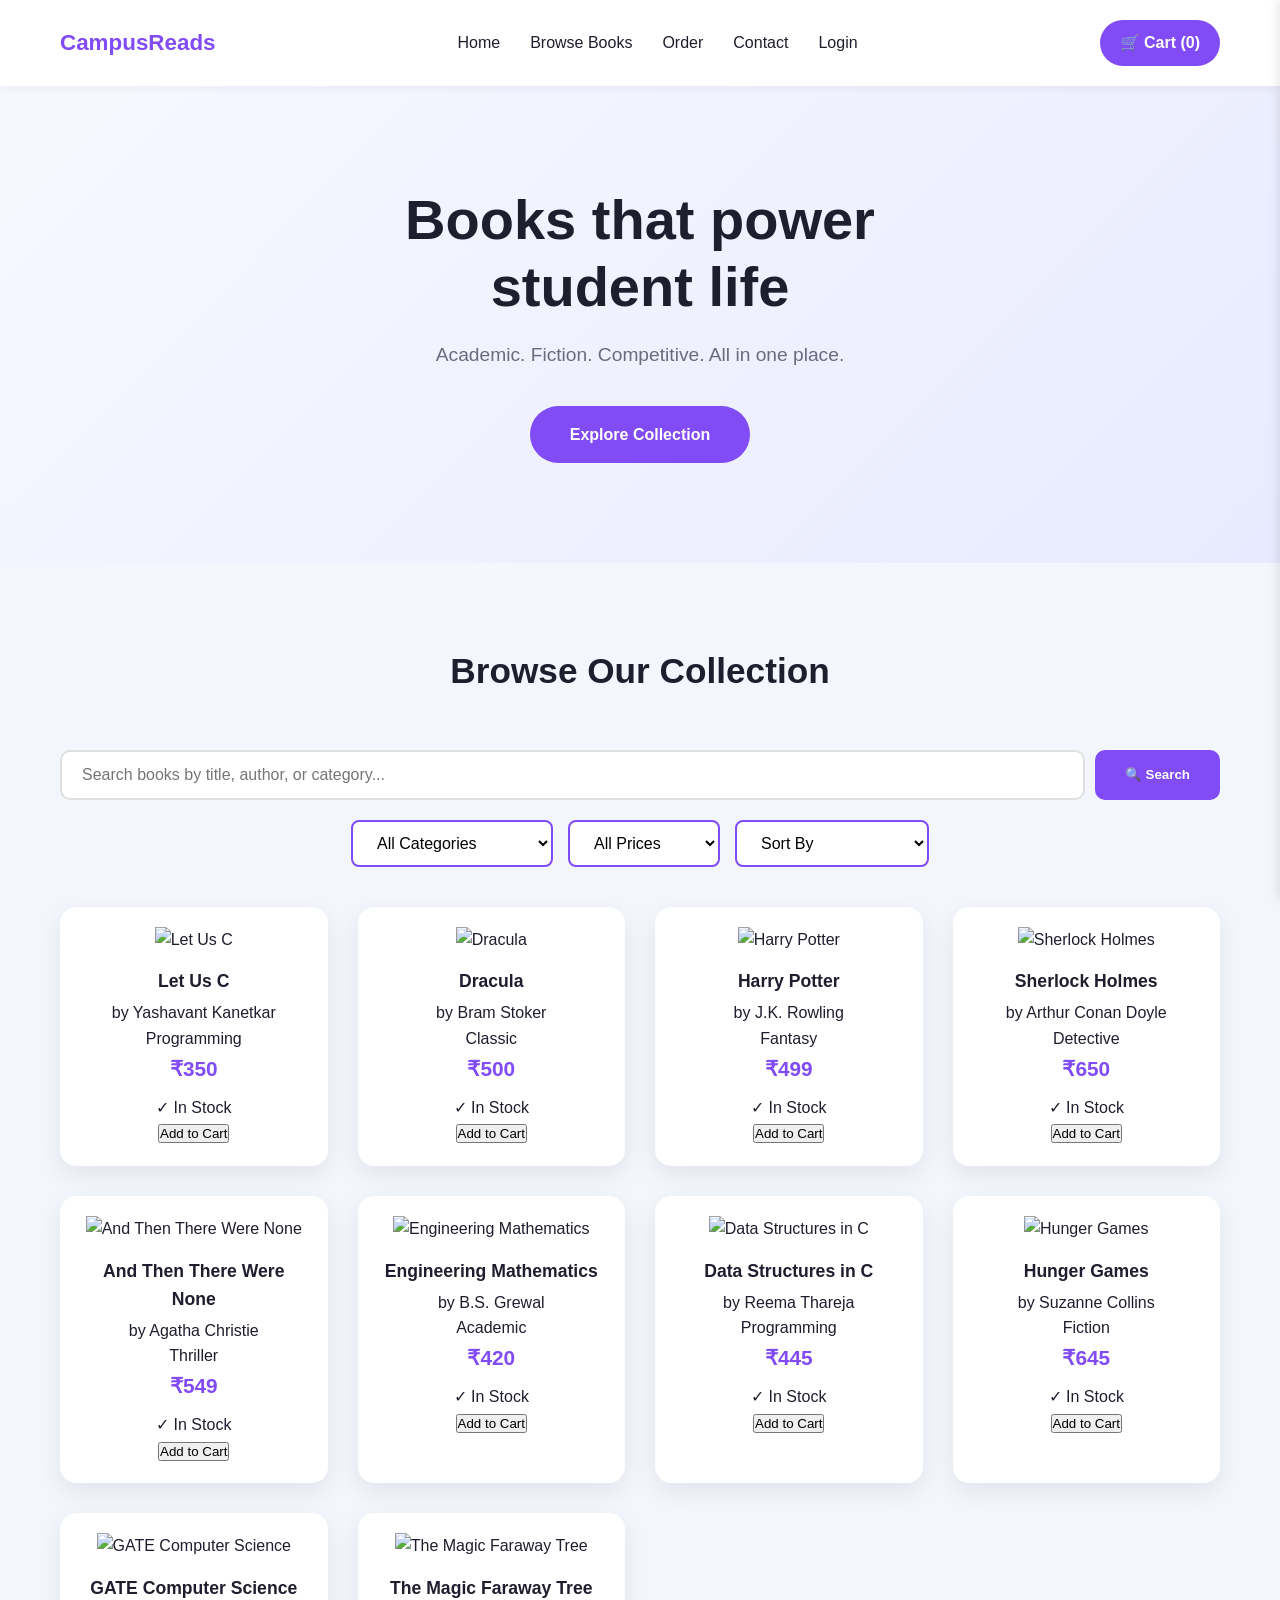
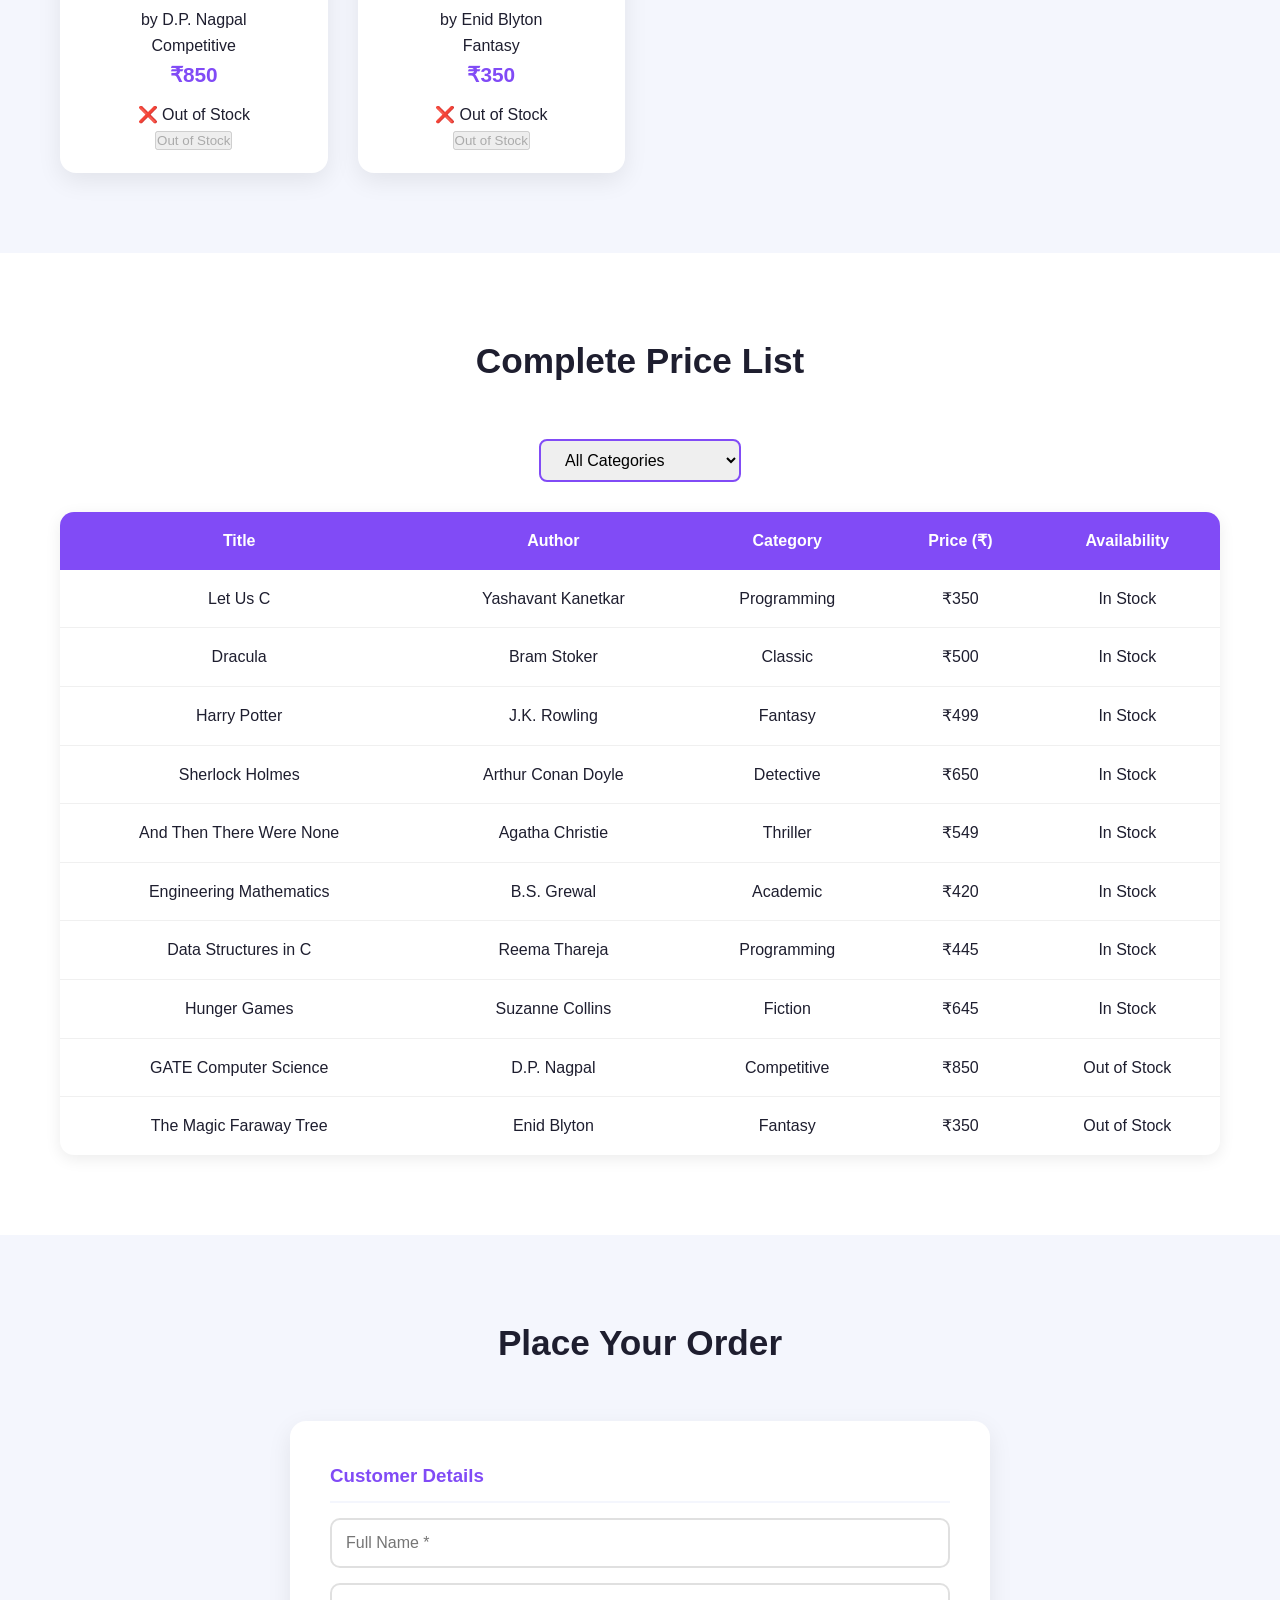
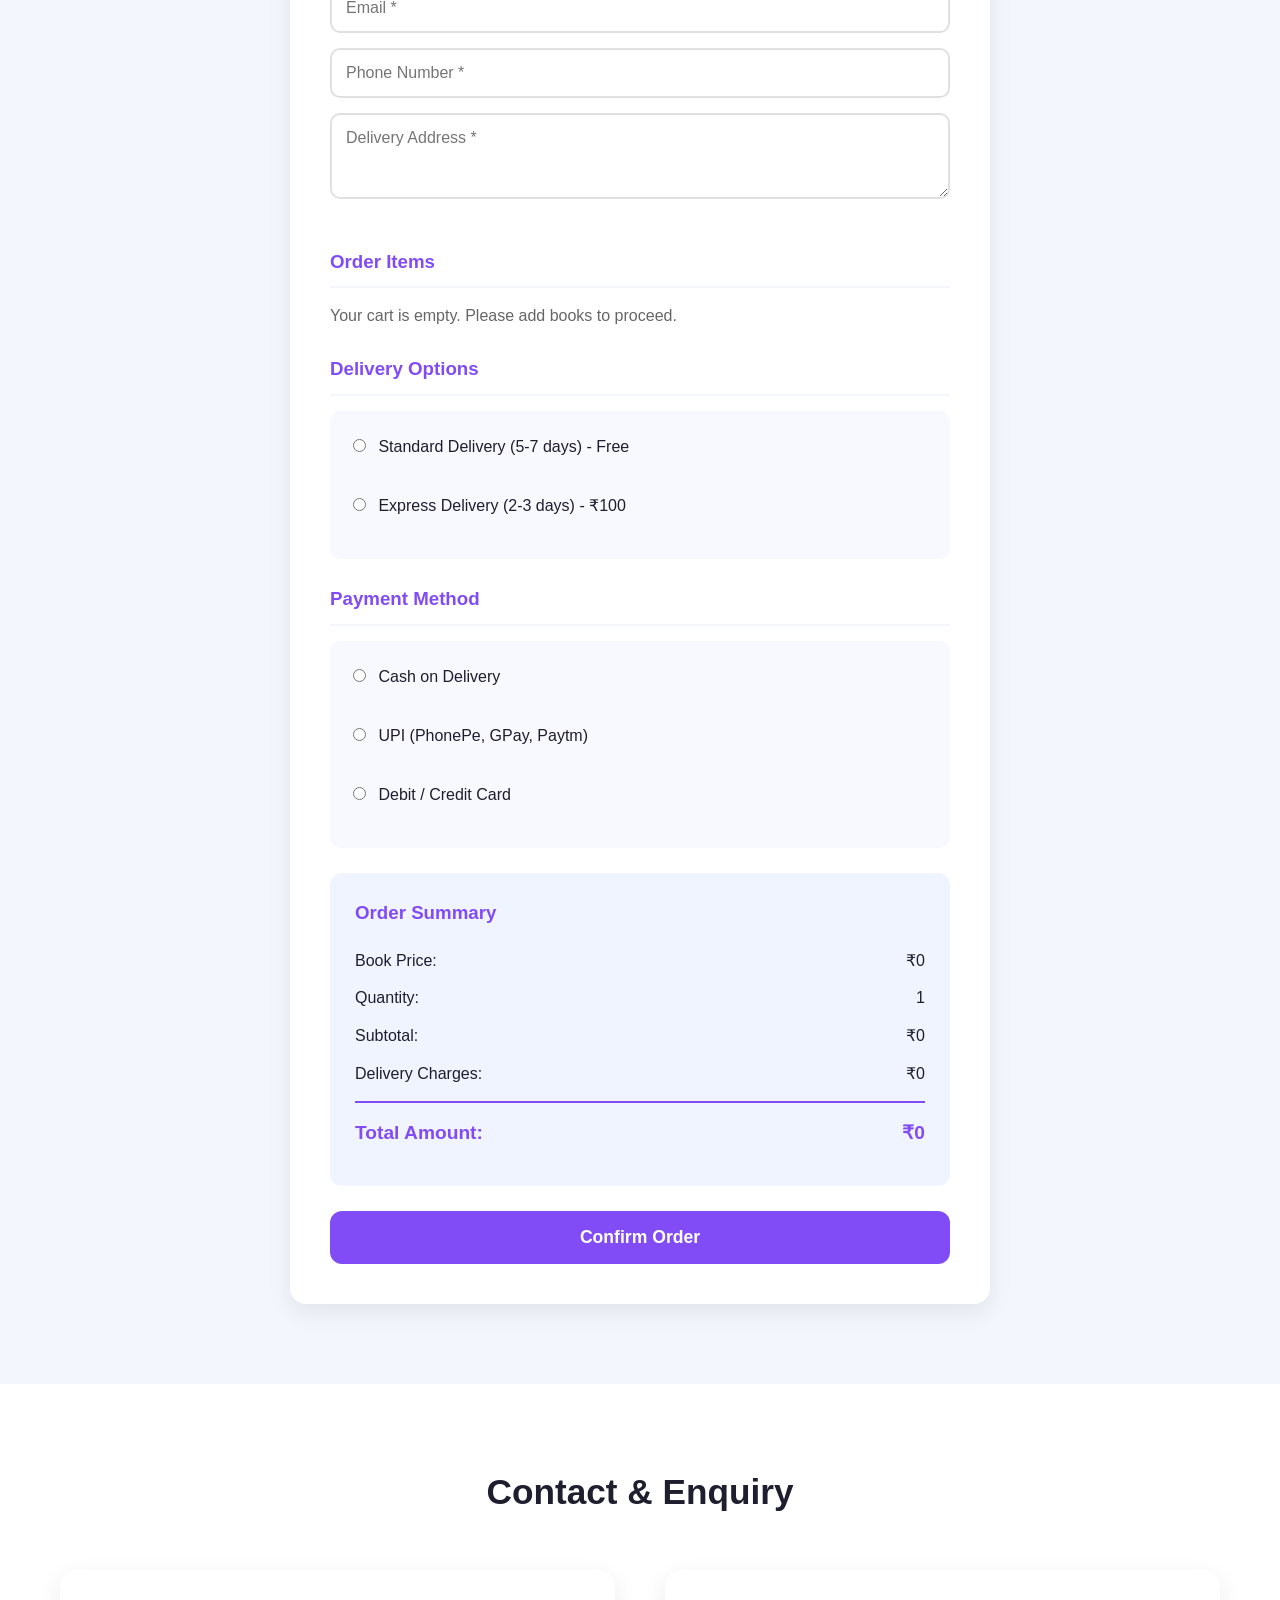
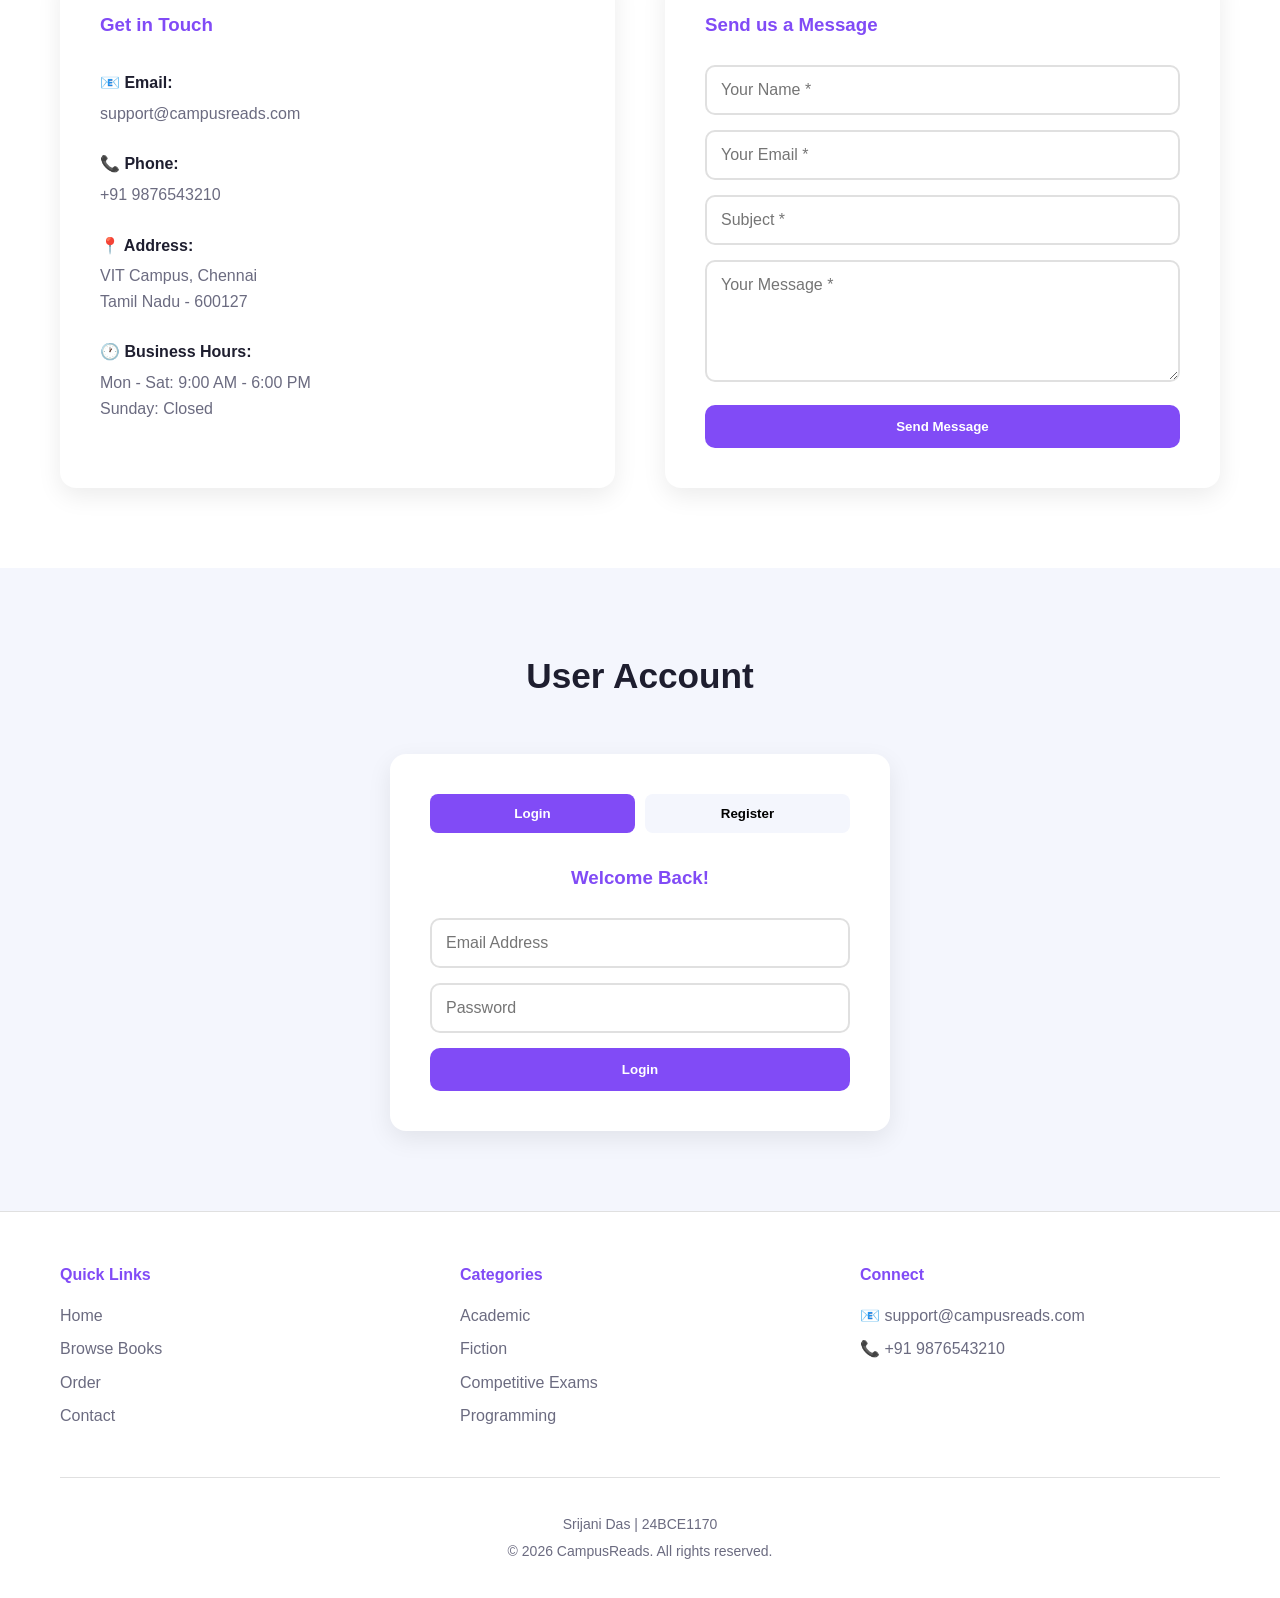
==== commit f61db139: "Removed Store Experience Section" ====
--- a/index.html
+++ b/index.html
@@ -145,17 +145,10 @@
                 <input type="tel" id="phone" placeholder="Phone Number *" pattern="[0-9]{10}" required>
                 <textarea id="address" placeholder="Delivery Address *" rows="3" required></textarea>
 
-                <h3>Book Selection</h3>
-                
-                <select id="bookSelect" required onchange="updateOrderPrice()">
-                    <option value="">Select Book</option>
-                    <!-- Options will be populated dynamically -->
-                </select>
-
-                <div class="quantity-section">
-                    <label for="quantity">Quantity:</label>
-                    <input type="number" id="quantity" min="1" max="10" value="1" required onchange="updateOrderPrice()">
-                </div>
+                <h3>Order Items</h3>
+		<div id="orderItemsSummary" class="order-items-summary">
+    			<p style="color: #666;">Your cart is empty. Please add books to proceed.</p>
+		</div>
 
                 <h3>Delivery Options</h3>
                 <div class="radio-group">
@@ -303,27 +296,6 @@
     </div>
 </section>
 
-<!-- Media Section -->
-<section class="section alt" id="media">
-    <h2>Store Experience</h2>
-    <div class="media-container">
-        <div class="media-item">
-            <h3>🎵 Store Ambience</h3>
-            <audio controls>
-                <source src="music.mp3" type="audio/mpeg">
-                Your browser does not support the audio element.
-            </audio>
-        </div>
-        <div class="media-item">
-            <h3>🎥 Virtual Tour</h3>
-            <video controls>
-                <source src="store.mp4" type="video/mp4">
-                Your browser does not support the video element.
-            </video>
-        </div>
-    </div>
-</section>
-
 <!-- Footer -->
 <footer class="footer">
     <div class="footer-content">
--- a/style.css
+++ b/style.css
@@ -5,6 +5,8 @@
     --dark: #1e1e2f;
     --muted: #6b6b80;
     --success: #22c55e;
+    --danger: #ef4444;
+    --warning: #f59e0b;
     --white: #ffffff;
 }
 
@@ -21,7 +23,7 @@
     line-height: 1.6;
 }
 
-/* Top bar */
+/* ==================== HEADER ==================== */
 .topbar {
     position: sticky;
     top: 0;
@@ -72,7 +74,148 @@
     border-radius: 2px;
 }
 
-/* Hero Section */
+.cart-icon {
+    background: var(--primary);
+    color: var(--white);
+    padding: 10px 20px;
+    border-radius: 25px;
+    cursor: pointer;
+    font-weight: 600;
+    transition: background 0.3s ease;
+}
+
+.cart-icon:hover {
+    background: var(--primary-dark);
+}
+
+/* ==================== SHOPPING CART SIDEBAR ==================== */
+.cart-sidebar {
+    position: fixed;
+    top: 0;
+    right: -400px;
+    width: 400px;
+    height: 100vh;
+    background: var(--white);
+    box-shadow: -2px 0 10px rgba(0,0,0,0.1);
+    z-index: 1000;
+    transition: right 0.3s ease;
+    display: flex;
+    flex-direction: column;
+}
+
+.cart-sidebar.active {
+    right: 0;
+}
+
+.cart-header {
+    display: flex;
+    justify-content: space-between;
+    align-items: center;
+    padding: 20px;
+    border-bottom: 2px solid var(--bg);
+}
+
+.close-cart {
+    background: none;
+    border: none;
+    font-size: 2em;
+    cursor: pointer;
+    color: var(--dark);
+}
+
+.cart-items {
+    flex: 1;
+    overflow-y: auto;
+    padding: 20px;
+}
+
+.cart-item {
+    background: var(--bg);
+    padding: 15px;
+    margin-bottom: 15px;
+    border-radius: 10px;
+    display: flex;
+    justify-content: space-between;
+    align-items: center;
+}
+
+.cart-item-info h4 {
+    margin-bottom: 5px;
+}
+
+.cart-item-info p {
+    color: var(--muted);
+    font-size: 0.9em;
+}
+
+.cart-item-price {
+    font-weight: 700;
+    color: var(--primary);
+}
+
+.cart-item-actions {
+    display: flex;
+    gap: 10px;
+    margin-top: 10px;
+}
+
+.cart-item-actions button {
+    padding: 5px 10px;
+    border: none;
+    border-radius: 5px;
+    cursor: pointer;
+    font-size: 0.9em;
+}
+
+.btn-decrease, .btn-increase {
+    background: var(--primary);
+    color: var(--white);
+}
+
+.btn-remove {
+    background: var(--danger);
+    color: var(--white);
+}
+
+.cart-footer {
+    padding: 20px;
+    border-top: 2px solid var(--bg);
+}
+
+.cart-total {
+    font-size: 1.3em;
+    margin-bottom: 15px;
+    text-align: center;
+    color: var(--primary);
+}
+
+.btn-checkout, .btn-clear-cart {
+    width: 100%;
+    padding: 14px;
+    border: none;
+    border-radius: 10px;
+    font-weight: 600;
+    cursor: pointer;
+    margin-bottom: 10px;
+}
+
+.btn-checkout {
+    background: var(--primary);
+    color: var(--white);
+}
+
+.btn-clear-cart {
+    background: var(--danger);
+    color: var(--white);
+}
+
+.cart-empty {
+    text-align: center;
+    padding: 40px 20px;
+    color: var(--muted);
+}
+
+/* ==================== HERO SECTION ==================== */
 .hero {
     background: linear-gradient(135deg, #f7f8ff 0%, #e8ebff 100%);
     padding: 100px 60px;
@@ -108,7 +251,7 @@
     transform: translateY(-2px);
 }
 
-/* Sections */
+/* ==================== SECTIONS ==================== */
 .section {
     padding: 80px 60px;
 }
@@ -124,12 +267,65 @@
     color: var(--dark);
 }
 
-/* Book Cards */
+/* ==================== SEARCH AND FILTER ==================== */
+.search-filter-container {
+    max-width: 1200px;
+    margin: 0 auto 40px;
+}
+
+.search-box {
+    display: flex;
+    gap: 10px;
+    margin-bottom: 20px;
+}
+
+.search-box input {
+    flex: 1;
+    padding: 14px 20px;
+    border: 2px solid #e0e0e0;
+    border-radius: 10px;
+    font-size: 1em;
+}
+
+.search-box button {
+    padding: 14px 30px;
+    background: var(--primary);
+    color: var(--white);
+    border: none;
+    border-radius: 10px;
+    cursor: pointer;
+    font-weight: 600;
+}
+
+.filter-controls {
+    display: flex;
+    gap: 15px;
+    flex-wrap: wrap;
+    justify-content: center;
+}
+
+.filter-controls select {
+    padding: 12px 20px;
+    border: 2px solid var(--primary);
+    border-radius: 8px;
+    font-size: 1em;
+    cursor: pointer;
+    background: var(--white);
+}
+
+.search-results {
+    text-align: center;
+    margin-bottom: 20px;
+    color: var(--muted);
+    font-weight: 600;
+}
+
+/* ==================== BOOK GRID ==================== */
 .book-grid {
     display: grid;
-    grid-template-columns: repeat(auto-fit, minmax(200px, 1fr));
+    grid-template-columns: repeat(auto-fill, minmax(220px, 1fr));
     gap: 30px;
-    max-width: 1200px;
+    max-width: 1400px;
     margin: 0 auto;
 }
 
@@ -156,42 +352,88 @@
 
 .book-card h3 {
     font-size: 1.1em;
-    margin-bottom: 8px;
+    margin-bottom: 5px;
     color: var(--dark);
+}
+
+.book-card .author {
+    color: var(--muted);
+    font-size: 0.9em;
+    margin-bottom: 10px;
+}
+
+.book-card .category {
+    display: inline-block;
+    background: var(--bg);
+    padding: 4px 12px;
+    border-radius: 15px;
+    font-size: 0.85em;
+    color: var(--primary);
+    margin-bottom: 10px;
 }
 
 .book-card .price {
     color: var(--primary);
     font-weight: 700;
     font-size: 1.3em;
-}
-
-/* Filter Section */
-.filter-section {
+    margin-bottom: 10px;
+}
+
+.book-card .availability {
+    font-size: 0.9em;
+    margin-bottom: 15px;
+}
+
+.book-card .availability.in-stock {
+    color: var(--success);
+}
+
+.book-card .availability.low-stock {
+    color: var(--warning);
+}
+
+.book-card .availability.out-of-stock {
+    color: var(--danger);
+}
+
+.btn-add-to-cart {
+    width: 100%;
+    padding: 12px;
+    background: var(--primary);
+    color: var(--white);
+    border: none;
+    border-radius: 8px;
+    font-weight: 600;
+    cursor: pointer;
+    transition: background 0.3s ease;
+}
+
+.btn-add-to-cart:hover {
+    background: var(--primary-dark);
+}
+
+.btn-add-to-cart:disabled {
+    background: var(--muted);
+    cursor: not-allowed;
+}
+
+/* ==================== TABLE ==================== */
+.table-controls {
     text-align: center;
     margin-bottom: 30px;
 }
 
-.filter-section label {
-    font-weight: 600;
-    margin-right: 15px;
-    color: var(--dark);
-}
-
-.filter-section select {
+.table-controls select {
     padding: 10px 20px;
     border-radius: 8px;
     border: 2px solid var(--primary);
     font-size: 1em;
     cursor: pointer;
-    background: var(--white);
-    color: var(--dark);
-}
-
-/* Table */
+}
+
 table {
     width: 100%;
-    max-width: 900px;
+    max-width: 1200px;
     margin: 0 auto;
     border-collapse: collapse;
     background: var(--white);
@@ -225,29 +467,46 @@
     border-bottom: none;
 }
 
-/* Order Form */
-.order-form {
-    max-width: 550px;
+/* ==================== ORDER FORM ==================== */
+.order-container {
+    max-width: 700px;
     margin: 0 auto;
+}
+
+.order-form-wrapper {
     background: var(--white);
     padding: 40px;
     border-radius: 16px;
     box-shadow: 0 8px 24px rgba(0,0,0,0.08);
 }
 
+.order-form h3 {
+    margin: 25px 0 15px 0;
+    color: var(--primary);
+    border-bottom: 2px solid var(--bg);
+    padding-bottom: 10px;
+}
+
+.order-form h3:first-child {
+    margin-top: 0;
+}
+
 .order-form input,
-.order-form select {
+.order-form select,
+.order-form textarea {
     width: 100%;
     padding: 14px;
-    margin-bottom: 20px;
+    margin-bottom: 15px;
     border-radius: 10px;
     border: 2px solid #e0e0e0;
     font-size: 1em;
+    font-family: inherit;
     transition: border-color 0.3s ease;
 }
 
 .order-form input:focus,
-.order-form select:focus {
+.order-form select:focus,
+.order-form textarea:focus {
     outline: none;
     border-color: var(--primary);
 }
@@ -280,28 +539,50 @@
     display: block;
     margin-bottom: 10px;
     cursor: pointer;
-    font-size: 0.95em;
+    padding: 8px;
+    transition: background 0.2s ease;
+}
+
+.radio-group label:hover {
+    background: rgba(129, 75, 246, 0.05);
+    border-radius: 5px;
 }
 
 .radio-group input[type="radio"] {
     margin-right: 8px;
     cursor: pointer;
-}
-
-.total-section {
+    width: auto;
+}
+
+.order-summary-box {
     background: #f0f4ff;
-    padding: 20px;
-    border-radius: 10px;
+    padding: 25px;
+    border-radius: 12px;
     margin-bottom: 25px;
-    text-align: center;
-}
-
-.total-section h3 {
-    color: var(--primary);
-    font-size: 1.5em;
-}
-
-.order-form button {
+}
+
+.order-summary-box h3 {
+    margin: 0 0 20px 0;
+    border: none;
+    padding: 0;
+}
+
+.summary-row {
+    display: flex;
+    justify-content: space-between;
+    margin-bottom: 12px;
+    font-size: 1em;
+}
+
+.summary-row.total-row {
+    margin-top: 15px;
+    padding-top: 15px;
+    border-top: 2px solid var(--primary);
+    font-size: 1.2em;
+    color: var(--primary);
+}
+
+.btn-submit {
     width: 100%;
     background: var(--primary);
     color: var(--white);
@@ -314,13 +595,13 @@
     transition: background 0.3s ease, transform 0.2s ease;
 }
 
-.order-form button:hover {
+.btn-submit:hover {
     background: var(--primary-dark);
     transform: translateY(-2px);
 }
 
 .order-message {
-    max-width: 550px;
+    max-width: 700px;
     margin: 30px auto 0;
     padding: 20px;
     border-radius: 10px;
@@ -339,7 +620,201 @@
     border: 2px solid var(--success);
 }
 
-/* Media Section */
+.order-message.error {
+    background: #fee2e2;
+    color: #991b1b;
+    border: 2px solid var(--danger);
+}
+
+/* ==================== CONTACT SECTION ==================== */
+.contact-container {
+    max-width: 1200px;
+    margin: 0 auto;
+    display: grid;
+    grid-template-columns: 1fr 1fr;
+    gap: 50px;
+}
+
+.contact-info {
+    background: var(--white);
+    padding: 40px;
+    border-radius: 16px;
+    box-shadow: 0 8px 24px rgba(0,0,0,0.08);
+}
+
+.contact-info h3 {
+    margin-bottom: 30px;
+    color: var(--primary);
+}
+
+.info-item {
+    margin-bottom: 25px;
+}
+
+.info-item strong {
+    display: block;
+    margin-bottom: 5px;
+    color: var(--dark);
+}
+
+.info-item p {
+    color: var(--muted);
+}
+
+.contact-form-wrapper {
+    background: var(--white);
+    padding: 40px;
+    border-radius: 16px;
+    box-shadow: 0 8px 24px rgba(0,0,0,0.08);
+}
+
+.contact-form-wrapper h3 {
+    margin-bottom: 25px;
+    color: var(--primary);
+}
+
+.contact-form input,
+.contact-form textarea {
+    width: 100%;
+    padding: 14px;
+    margin-bottom: 15px;
+    border-radius: 10px;
+    border: 2px solid #e0e0e0;
+    font-size: 1em;
+    font-family: inherit;
+}
+
+.contact-form button {
+    width: 100%;
+    background: var(--primary);
+    color: var(--white);
+    border: none;
+    padding: 14px;
+    border-radius: 10px;
+    font-weight: 600;
+    cursor: pointer;
+}
+
+.contact-response {
+    margin-top: 20px;
+    padding: 15px;
+    border-radius: 8px;
+    text-align: center;
+    display: none;
+}
+
+.contact-response.show {
+    display: block;
+}
+
+.contact-response.success {
+    background: #d1fae5;
+    color: #065f46;
+}
+
+/* ==================== AUTH SECTION ==================== */
+.auth-container {
+    max-width: 500px;
+    margin: 0 auto;
+    background: var(--white);
+    padding: 40px;
+    border-radius: 16px;
+    box-shadow: 0 8px 24px rgba(0,0,0,0.08);
+}
+
+.auth-tabs {
+    display: flex;
+    gap: 10px;
+    margin-bottom: 30px;
+}
+
+.auth-tab {
+    flex: 1;
+    padding: 12px;
+    border: none;
+    background: var(--bg);
+    cursor: pointer;
+    font-weight: 600;
+    border-radius: 8px;
+    transition: background 0.3s ease;
+}
+
+.auth-tab.active {
+    background: var(--primary);
+    color: var(--white);
+}
+
+.auth-form h3 {
+    margin-bottom: 25px;
+    color: var(--primary);
+    text-align: center;
+}
+
+.auth-form input {
+    width: 100%;
+    padding: 14px;
+    margin-bottom: 15px;
+    border-radius: 10px;
+    border: 2px solid #e0e0e0;
+    font-size: 1em;
+}
+
+.auth-form button {
+    width: 100%;
+    background: var(--primary);
+    color: var(--white);
+    border: none;
+    padding: 14px;
+    border-radius: 10px;
+    font-weight: 600;
+    cursor: pointer;
+}
+
+.auth-message {
+    margin-top: 20px;
+    padding: 15px;
+    border-radius: 8px;
+    text-align: center;
+    display: none;
+}
+
+.auth-message.show {
+    display: block;
+}
+
+.auth-message.success {
+    background: #d1fae5;
+    color: #065f46;
+}
+
+.auth-message.error {
+    background: #fee2e2;
+    color: #991b1b;
+}
+
+.user-dashboard {
+    text-align: center;
+}
+
+.dashboard-content {
+    margin-top: 30px;
+    padding: 30px;
+    background: var(--bg);
+    border-radius: 12px;
+}
+
+.btn-logout {
+    margin-top: 20px;
+    padding: 12px 30px;
+    background: var(--danger);
+    color: var(--white);
+    border: none;
+    border-radius: 8px;
+    cursor: pointer;
+    font-weight: 600;
+}
+
+/* ==================== MEDIA SECTION ==================== */
 .media-container {
     max-width: 900px;
     margin: 0 auto;
@@ -364,21 +839,66 @@
     border-radius: 10px;
 }
 
-/* Footer */
+/* ==================== FOOTER ==================== */
 .footer {
-    text-align: center;
-    padding: 30px;
-    background: var(--white);
+    background: var(--white);
+    padding: 50px 60px 30px;
+    border-top: 1px solid #e0e0e0;
+}
+
+.footer-content {
+    max-width: 1200px;
+    margin: 0 auto 40px;
+    display: grid;
+    grid-template-columns: repeat(3, 1fr);
+    gap: 40px;
+}
+
+.footer-section h4 {
+    margin-bottom: 15px;
+    color: var(--primary);
+}
+
+.footer-section a {
+    display: block;
+    color: var(--muted);
+    text-decoration: none;
+    margin-bottom: 8px;
+    transition: color 0.3s ease;
+}
+
+.footer-section a:hover {
+    color: var(--primary);
+}
+
+.footer-section p {
+    color: var(--muted);
+    margin-bottom: 8px;
+}
+
+.footer-bottom {
+    text-align: center;
+    padding-top: 30px;
+    border-top: 1px solid #e0e0e0;
     color: var(--muted);
     font-size: 14px;
-    border-top: 1px solid #e0e0e0;
-}
-
-.footer p {
+}
+
+.footer-bottom p {
     margin: 5px 0;
 }
 
-/* Responsive Design */
+/* ==================== RESPONSIVE DESIGN ==================== */
+@media (max-width: 1024px) {
+    .contact-container {
+        grid-template-columns: 1fr;
+    }
+    
+    .footer-content {
+        grid-template-columns: 1fr;
+    }
+}
+
 @media (max-width: 768px) {
     .topbar {
         flex-direction: column;
@@ -401,11 +921,21 @@
     }
 
     .book-grid {
-        grid-template-columns: repeat(auto-fit, minmax(150px, 1fr));
+        grid-template-columns: repeat(auto-fill, minmax(150px, 1fr));
         gap: 20px;
     }
 
-    .order-form {
+    .order-form-wrapper,
+    .contact-form-wrapper {
         padding: 25px;
     }
-}+    
+    .cart-sidebar {
+        width: 100%;
+        right: -100%;
+    }
+    
+    .search-box {
+        flex-direction: column;
+    }
+}
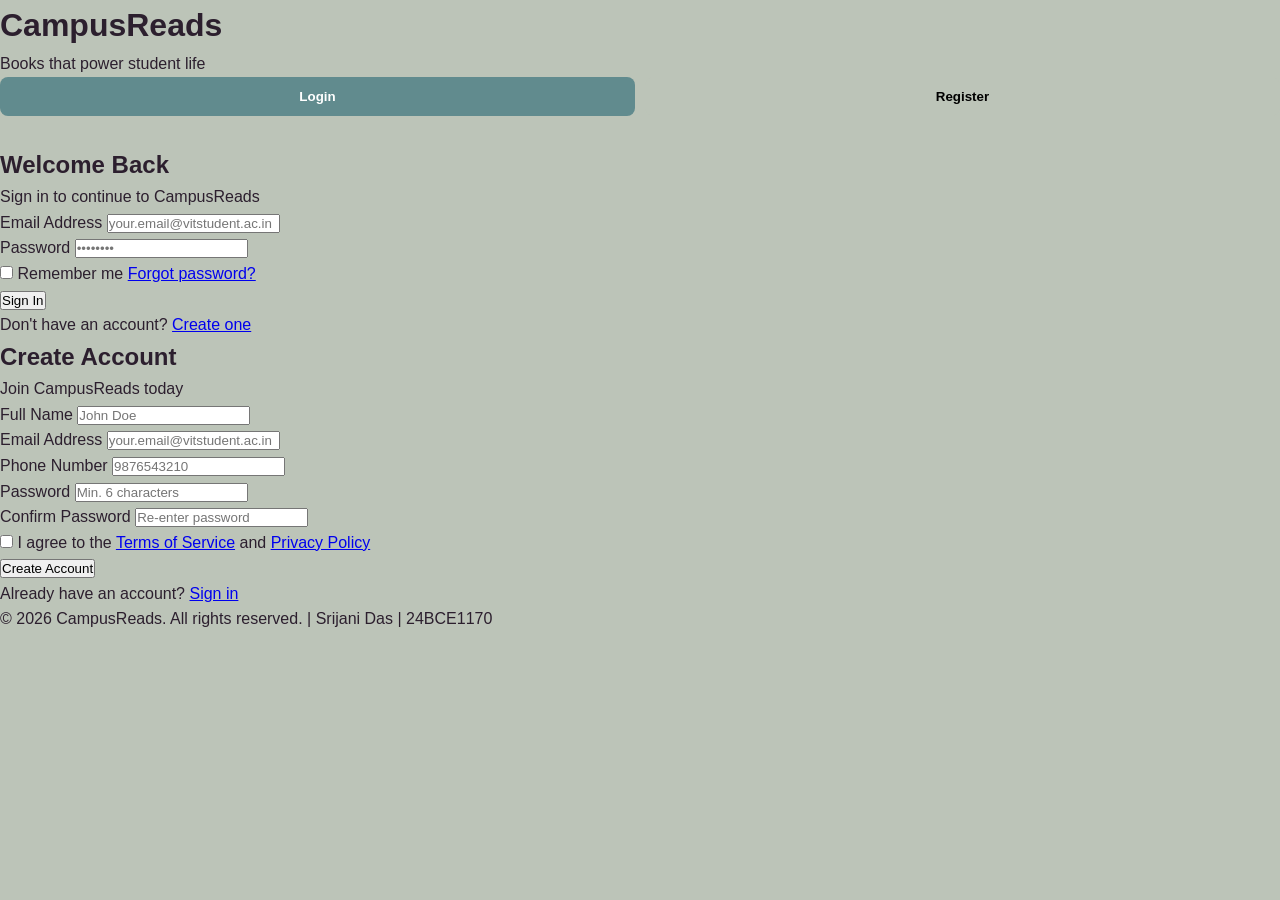
==== commit 25cf3e50: "Created seperate login/register page" ====
--- a/index.html
+++ b/index.html
@@ -3,329 +3,115 @@
 <head>
     <meta charset="UTF-8">
     <meta name="viewport" content="width=device-width, initial-scale=1.0">
-    <title>Campus Reads - Your Campus Book Store</title>
+    <title>Campus Reads - Login / Register</title>
     <link rel="stylesheet" href="style.css">
 </head>
-<body>
+<body class="auth-page">
+    <div class="auth-wrapper">
+        <div class="auth-brand">
+            <h1 class="auth-logo">CampusReads</h1>
+            <p class="auth-tagline">Books that power student life</p>
+        </div>
 
-<header class="topbar">
-    <div class="logo">CampusReads</div>
-    <nav>
-        <a href="#home" class="nav-link">Home</a>
-        <a href="#books" class="nav-link">Browse Books</a>
-        <a href="#order" class="nav-link">Order</a>
-        <a href="#contact" class="nav-link">Contact</a>
-        <a href="#login" class="nav-link">Login</a>
-    </nav>
-    <div class="cart-icon" onclick="toggleCart()">
-        🛒 Cart (<span id="cartCount">0</span>)
-    </div>
-</header>
+        <div class="auth-card">
+            <div class="auth-tabs">
+                <button class="auth-tab active" id="loginTabBtn" onclick="showLoginForm()">Login</button>
+                <button class="auth-tab" id="registerTabBtn" onclick="showRegisterForm()">Register</button>
+            </div>
 
-<!-- Shopping Cart Sidebar -->
-<div id="cartSidebar" class="cart-sidebar">
-    <div class="cart-header">
-        <h2>Shopping Cart</h2>
-        <button class="close-cart" onclick="toggleCart()">×</button>
-    </div>
-    <div id="cartItems" class="cart-items">
-        <!-- Cart items will be added here dynamically -->
-    </div>
-    <div class="cart-footer">
-        <div class="cart-total">
-            <strong>Total: ₹<span id="cartTotal">0</span></strong>
+            <!-- Login Form -->
+            <div id="loginFormContainer" class="auth-form-container active">
+                <h2>Welcome Back</h2>
+                <p class="auth-subtitle">Sign in to continue to CampusReads</p>
+                
+                <form id="loginForm" onsubmit="handleLogin(event)">
+                    <div class="form-group">
+                        <label for="loginEmail">Email Address</label>
+                        <input type="email" id="loginEmail" placeholder="your.email@vitstudent.ac.in" required>
+                    </div>
+                    
+                    <div class="form-group">
+                        <label for="loginPassword">Password</label>
+                        <input type="password" id="loginPassword" placeholder="••••••••" required>
+                    </div>
+                    
+                    <div class="form-options">
+                        <label class="checkbox">
+                            <input type="checkbox"> Remember me
+                        </label>
+                        <a href="#" class="forgot-password">Forgot password?</a>
+                    </div>
+                    
+                    <button type="submit" class="auth-btn">Sign In</button>
+                </form>
+                
+                <div id="loginMessage" class="auth-message"></div>
+                
+                <p class="auth-switch">
+                    Don't have an account? 
+                    <a href="#" onclick="showRegisterForm(); return false;">Create one</a>
+                </p>
+            </div>
+
+            <!-- Register Form -->
+            <div id="registerFormContainer" class="auth-form-container">
+                <h2>Create Account</h2>
+                <p class="auth-subtitle">Join CampusReads today</p>
+                
+                <form id="registerForm" onsubmit="handleRegister(event)">
+                    <div class="form-group">
+                        <label for="regName">Full Name</label>
+                        <input type="text" id="regName" placeholder="John Doe" required>
+                    </div>
+                    
+                    <div class="form-group">
+                        <label for="regEmail">Email Address</label>
+                        <input type="email" id="regEmail" placeholder="your.email@vitstudent.ac.in" required>
+                    </div>
+                    
+                    <div class="form-group">
+                        <label for="regPhone">Phone Number</label>
+                        <input type="tel" id="regPhone" placeholder="9876543210" pattern="[0-9]{10}" required>
+                    </div>
+                    
+                    <div class="form-row">
+                        <div class="form-group">
+                            <label for="regPassword">Password</label>
+                            <input type="password" id="regPassword" placeholder="Min. 6 characters" minlength="6" required>
+                        </div>
+                        
+                        <div class="form-group">
+                            <label for="regConfirmPassword">Confirm Password</label>
+                            <input type="password" id="regConfirmPassword" placeholder="Re-enter password" minlength="6" required>
+                        </div>
+                    </div>
+                    
+                    <div class="form-group terms">
+                        <label class="checkbox">
+                            <input type="checkbox" required> I agree to the 
+                            <a href="#">Terms of Service</a> and 
+                            <a href="#">Privacy Policy</a>
+                        </label>
+                    </div>
+                    
+                    <button type="submit" class="auth-btn">Create Account</button>
+                </form>
+                
+                <div id="registerMessage" class="auth-message"></div>
+                
+                <p class="auth-switch">
+                    Already have an account? 
+                    <a href="#" onclick="showLoginForm(); return false;">Sign in</a>
+                </p>
+            </div>
         </div>
-        <button class="btn-checkout" onclick="proceedToCheckout()">Proceed to Checkout</button>
-        <button class="btn-clear-cart" onclick="clearCart()">Clear Cart</button>
-    </div>
-</div>
 
-<!-- Main Content -->
-<section class="hero" id="home">
-    <div class="hero-text">
-        <h1>Books that power<br>student life</h1>
-        <p>Academic. Fiction. Competitive. All in one place.</p>
-        <a href="#books" class="btn-primary">Explore Collection</a>
-    </div>
-</section>
-
-<!-- Search and Filter Section -->
-<section class="section search-section" id="books">
-    <h2>Browse Our Collection</h2>
-    
-    <div class="search-filter-container">
-        <div class="search-box">
-            <input type="text" id="searchInput" placeholder="Search books by title, author, or category..." onkeyup="searchBooks()">
-            <button onclick="searchBooks()">🔍 Search</button>
-        </div>
-        
-        <div class="filter-controls">
-            <select id="categoryFilter" onchange="filterBooks()">
-                <option value="all">All Categories</option>
-                <option value="Academic">Academic</option>
-                <option value="Classic">Classic</option>
-                <option value="Competitive">Competitive Exams</option>
-                <option value="Detective">Detective</option>
-                <option value="Fantasy">Fantasy</option>
-                <option value="Fiction">Fiction</option>
-                <option value="Programming">Programming</option>
-                <option value="Thriller">Thriller</option>
-            </select>
-            
-            <select id="priceFilter" onchange="filterBooks()">
-                <option value="all">All Prices</option>
-                <option value="0-300">Under ₹300</option>
-                <option value="300-500">₹300 - ₹500</option>
-                <option value="500-800">₹500 - ₹800</option>
-                <option value="800+">Above ₹800</option>
-            </select>
-            
-            <select id="sortFilter" onchange="sortBooks()">
-                <option value="default">Sort By</option>
-                <option value="price-low">Price: Low to High</option>
-                <option value="price-high">Price: High to Low</option>
-                <option value="name-az">Name: A to Z</option>
-                <option value="name-za">Name: Z to A</option>
-            </select>
-        </div>
-    </div>
-    
-    <div id="searchResults" class="search-results"></div>
-    
-    <div id="bookGrid" class="book-grid">
-        <!-- Books will be loaded here dynamically -->
-    </div>
-</section>
-
-<!-- Detailed Book Listings with Prices -->
-<section class="section alt" id="price_list">
-    <h2>Complete Price List</h2>
-    
-    <div class="table-controls">
-        <select id="tableCategoryFilter" onchange="filterTable()">
-            <option value="all">All Categories</option>
-            <option value="Academic">Academic</option>
-            <option value="Classic">Classic</option>
-            <option value="Competitive">Competitive Exams</option>
-            <option value="Detective">Detective</option>
-            <option value="Fantasy">Fantasy</option>
-            <option value="Fiction">Fiction</option>
-            <option value="Programming">Programming</option>
-            <option value="Thriller">Thriller</option>
-        </select>
-    </div>
-    
-    <table id="priceTable">
-        <thead>
-            <tr>
-                <th>Title</th>
-                <th>Author</th>
-                <th>Category</th>
-                <th>Price (₹)</th>
-                <th>Availability</th>
-            </tr>
-        </thead>
-        <tbody id="tableBody">
-            <!-- Table rows will be populated dynamically -->
-        </tbody>
-    </table>
-</section>
-
-<!-- Order Section -->
-<section class="section" id="order">
-    <h2>Place Your Order</h2>
-
-    <div class="order-container">
-        <div class="order-form-wrapper">
-            <form class="order-form" id="orderForm">
-                <h3>Customer Details</h3>
-                
-                <input type="text" id="fullName" placeholder="Full Name *" required>
-                <input type="email" id="email" placeholder="Email *" required>
-                <input type="tel" id="phone" placeholder="Phone Number *" pattern="[0-9]{10}" required>
-                <textarea id="address" placeholder="Delivery Address *" rows="3" required></textarea>
-
-                <h3>Order Items</h3>
-		<div id="orderItemsSummary" class="order-items-summary">
-    			<p style="color: #666;">Your cart is empty. Please add books to proceed.</p>
-		</div>
-
-                <h3>Delivery Options</h3>
-                <div class="radio-group">
-                    <label>
-                        <input type="radio" name="delivery" value="standard" required onchange="updateOrderPrice()"> 
-                        Standard Delivery (5-7 days) - Free
-                    </label>
-                    <label>
-                        <input type="radio" name="delivery" value="express" onchange="updateOrderPrice()"> 
-                        Express Delivery (2-3 days) - ₹100
-                    </label>
-                </div>
-
-                <h3>Payment Method</h3>
-                <div class="radio-group">
-                    <label>
-                        <input type="radio" name="payment" value="cod" required> 
-                        Cash on Delivery
-                    </label>
-                    <label>
-                        <input type="radio" name="payment" value="upi"> 
-                        UPI (PhonePe, GPay, Paytm)
-                    </label>
-                    <label>
-                        <input type="radio" name="payment" value="card"> 
-                        Debit / Credit Card
-                    </label>
-                </div>
-
-                <div class="order-summary-box">
-                    <h3>Order Summary</h3>
-                    <div class="summary-row">
-                        <span>Book Price:</span>
-                        <span>₹<span id="bookPrice">0</span></span>
-                    </div>
-                    <div class="summary-row">
-                        <span>Quantity:</span>
-                        <span id="summaryQuantity">1</span>
-                    </div>
-                    <div class="summary-row">
-                        <span>Subtotal:</span>
-                        <span>₹<span id="subtotal">0</span></span>
-                    </div>
-                    <div class="summary-row">
-                        <span>Delivery Charges:</span>
-                        <span>₹<span id="deliveryCharge">0</span></span>
-                    </div>
-                    <div class="summary-row total-row">
-                        <span><strong>Total Amount:</strong></span>
-                        <span><strong>₹<span id="totalAmount">0</span></strong></span>
-                    </div>
-                </div>
-
-                <button type="submit" class="btn-submit">Confirm Order</button>
-            </form>
+        <div class="auth-footer">
+            <p>&copy; 2026 CampusReads. All rights reserved. | Srijani Das | 24BCE1170</p>
         </div>
     </div>
 
-    <div id="orderMessage" class="order-message"></div>
-</section>
+    <script src="auth.js"></script>
+</body>
+</html>
 
-<!-- Contact Section -->
-<section class="section alt" id="contact">
-    <h2>Contact & Enquiry</h2>
-    
-    <div class="contact-container">
-        <div class="contact-info">
-            <h3>Get in Touch</h3>
-            <div class="info-item">
-                <strong>📧 Email:</strong>
-                <p>support@campusreads.com</p>
-            </div>
-            <div class="info-item">
-                <strong>📞 Phone:</strong>
-                <p>+91 9876543210</p>
-            </div>
-            <div class="info-item">
-                <strong>📍 Address:</strong>
-                <p>VIT Campus, Chennai<br>Tamil Nadu - 600127</p>
-            </div>
-            <div class="info-item">
-                <strong>🕐 Business Hours:</strong>
-                <p>Mon - Sat: 9:00 AM - 6:00 PM<br>Sunday: Closed</p>
-            </div>
-        </div>
-        
-        <div class="contact-form-wrapper">
-            <h3>Send us a Message</h3>
-            <form class="contact-form" id="contactForm">
-                <input type="text" id="contactName" placeholder="Your Name *" required>
-                <input type="email" id="contactEmail" placeholder="Your Email *" required>
-                <input type="text" id="contactSubject" placeholder="Subject *" required>
-                <textarea id="contactMessage" placeholder="Your Message *" rows="5" required></textarea>
-                <button type="submit">Send Message</button>
-            </form>
-            <div id="contactResponse" class="contact-response"></div>
-        </div>
-    </div>
-</section>
-
-<!-- Login/Registration Section -->
-<section class="section" id="login">
-    <h2>User Account</h2>
-    
-    <div class="auth-container">
-        <div class="auth-tabs">
-            <button class="auth-tab active" onclick="showLogin()">Login</button>
-            <button class="auth-tab" onclick="showRegister()">Register</button>
-        </div>
-        
-        <!-- Login Form -->
-        <div id="loginForm" class="auth-form">
-            <h3>Welcome Back!</h3>
-            <form id="loginFormElement">
-                <input type="email" id="loginEmail" placeholder="Email Address" required>
-                <input type="password" id="loginPassword" placeholder="Password" required>
-                <button type="submit">Login</button>
-            </form>
-            <div id="loginMessage" class="auth-message"></div>
-        </div>
-        
-        <!-- Registration Form -->
-        <div id="registerForm" class="auth-form" style="display: none;">
-            <h3>Create Account</h3>
-            <form id="registerFormElement">
-                <input type="text" id="regName" placeholder="Full Name" required>
-                <input type="email" id="regEmail" placeholder="Email Address" required>
-                <input type="tel" id="regPhone" placeholder="Phone Number" pattern="[0-9]{10}" required>
-                <input type="password" id="regPassword" placeholder="Password (min 6 characters)" minlength="6" required>
-                <input type="password" id="regConfirmPassword" placeholder="Confirm Password" required>
-                <button type="submit">Register</button>
-            </form>
-            <div id="registerMessage" class="auth-message"></div>
-        </div>
-        
-        <!-- User Dashboard (shown after login) -->
-        <div id="userDashboard" class="user-dashboard" style="display: none;">
-            <h3>Welcome, <span id="userName"></span>!</h3>
-            <div class="dashboard-content">
-                <p>Email: <span id="userEmail"></span></p>
-                <p>Account created successfully!</p>
-                <button onclick="logout()" class="btn-logout">Logout</button>
-            </div>
-        </div>
-    </div>
-</section>
-
-<!-- Footer -->
-<footer class="footer">
-    <div class="footer-content">
-        <div class="footer-section">
-            <h4>Quick Links</h4>
-            <a href="#home">Home</a>
-            <a href="#books">Browse Books</a>
-            <a href="#order">Order</a>
-            <a href="#contact">Contact</a>
-        </div>
-        <div class="footer-section">
-            <h4>Categories</h4>
-            <a href="#books">Academic</a>
-            <a href="#books">Fiction</a>
-            <a href="#books">Competitive Exams</a>
-            <a href="#books">Programming</a>
-        </div>
-        <div class="footer-section">
-            <h4>Connect</h4>
-            <p>📧 support@campusreads.com</p>
-            <p>📞 +91 9876543210</p>
-        </div>
-    </div>
-    <div class="footer-bottom">
-        <p>Srijani Das | 24BCE1170</p>
-        <p>&copy; 2026 CampusReads. All rights reserved.</p>
-    </div>
-</footer>
-
-<script src="script.js"></script>
-
-</body>
-</html>
--- a/style.css
+++ b/style.css
@@ -1,13 +1,18 @@
+html {
+    scroll-behavior: smooth;
+    scroll-padding-top: 100px; 
+}
+
 :root {
-    --primary: #814BF6;
-    --primary-dark: #6a3dd4;
-    --bg: #F4F6FD;
-    --dark: #1e1e2f;
-    --muted: #6b6b80;
-    --success: #22c55e;
-    --danger: #ef4444;
-    --warning: #f59e0b;
-    --white: #ffffff;
+    --primary: #618B8E;        /* Dusty teal - mysterious, calm */
+    --primary-dark: #0D1A1C;   /* Deep forest black - depth */
+    --bg: #BCC4B8;            /* Sage green - natural, serene */
+    --dark: #2C1F2E;          /* Deep purple-brown - dramatic */
+    --muted: #4A5356;         /* Charcoal gray - moody */
+    --success: #618B8E;       /* Teal - tranquil */
+    --danger: #2C1F2E;        /* Deep plum - intense */
+    --warning: #4A5356;       /* Steel gray - atmospheric */
+    --white: #FFFFFF;         /* Pure white */
 }
 
 * {
@@ -137,8 +142,29 @@
     display: flex;
     justify-content: space-between;
     align-items: center;
-}
-
+    border-bottom: 1px solid #eee;
+    padding: 15px 0;
+}
+
+.cart-item button {
+    padding: 5px 10px;
+    border: none;
+    border-radius: 4px;
+    cursor: pointer;
+    background: var(--primary);
+    color: white;
+    font-size: 0.8em;
+}
+
+.cart-item button:last-child {
+    background: var(--danger);
+    margin-left: auto;
+}
+
+.summary-item-row {
+    font-size: 0.95em;
+    color: var(--dark);
+}
 .cart-item-info h4 {
     margin-bottom: 5px;
 }
@@ -187,6 +213,20 @@
     margin-bottom: 15px;
     text-align: center;
     color: var(--primary);
+}
+
+.cart-item div {
+    margin-top: 10px;
+    display: flex;
+    gap: 5px;
+}
+
+.cart-item img {
+    width: 60px;
+    height: 60px;
+    object-fit: cover;
+    border-radius: 8px;
+    margin-right: 15px;
 }
 
 .btn-checkout, .btn-clear-cart {
@@ -567,6 +607,24 @@
     padding: 0;
 }
 
+.order-items-summary {
+    background: var(--bg);
+    padding: 15px;
+    border-radius: 10px;
+    margin-bottom: 20px;
+    max-height: 200px;
+    overflow-y: auto;
+    border: 1px solid #e0e0e0;
+}
+
+.summary-item-mini {
+    display: flex;
+    justify-content: space-between;
+    font-size: 0.9em;
+    padding: 5px 0;
+    border-bottom: 1px dashed #ccc;
+}
+
 .summary-row {
     display: flex;
     justify-content: space-between;
@@ -812,31 +870,6 @@
     border-radius: 8px;
     cursor: pointer;
     font-weight: 600;
-}
-
-/* ==================== MEDIA SECTION ==================== */
-.media-container {
-    max-width: 900px;
-    margin: 0 auto;
-    display: grid;
-    gap: 40px;
-}
-
-.media-item {
-    background: var(--white);
-    padding: 25px;
-    border-radius: 14px;
-    box-shadow: 0 4px 16px rgba(0,0,0,0.08);
-}
-
-.media-item h3 {
-    margin-bottom: 15px;
-    color: var(--dark);
-}
-
-audio, video {
-    width: 100%;
-    border-radius: 10px;
 }
 
 /* ==================== FOOTER ==================== */
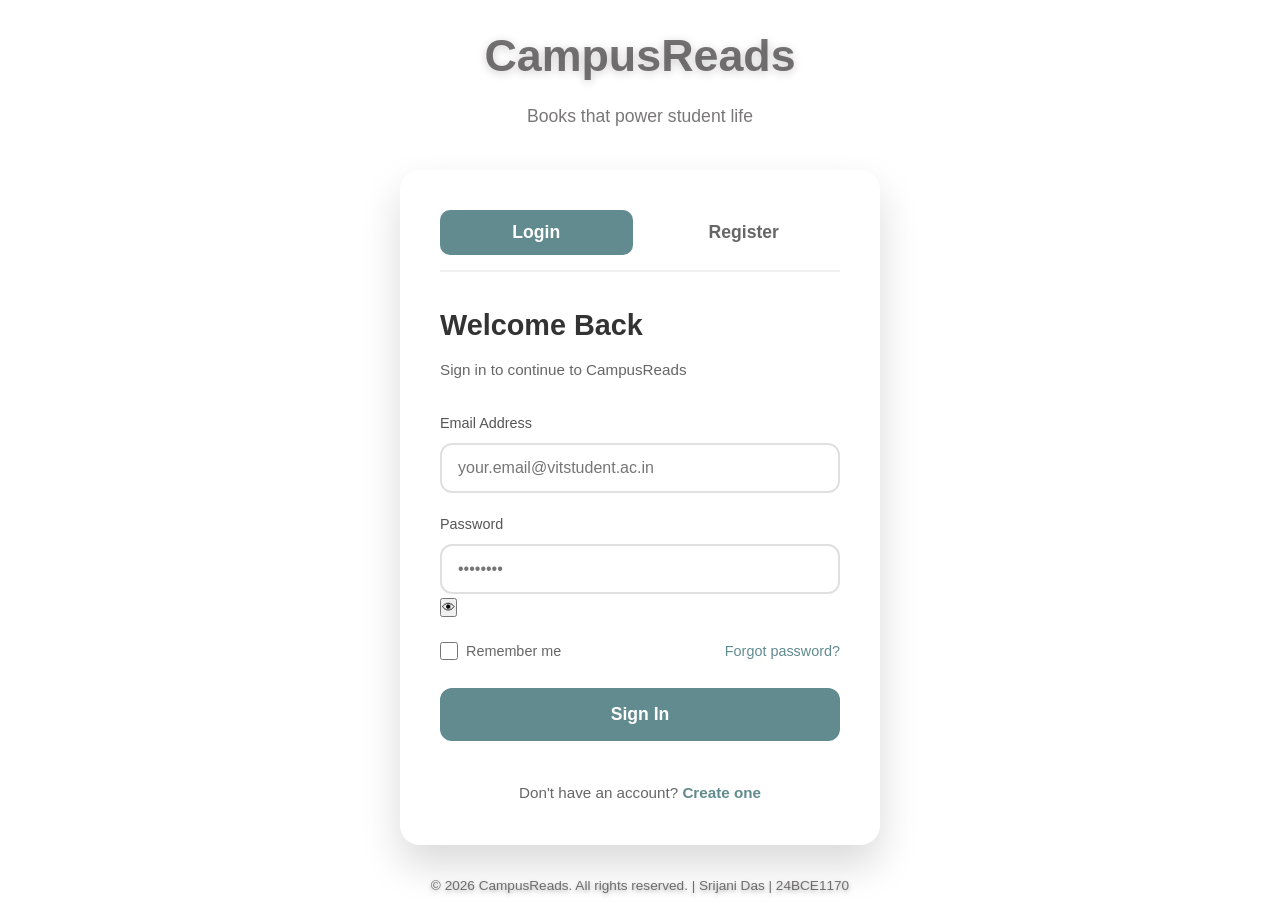
==== commit 343f877c: "Added hide and show password and remember me checkbox" ====
--- a/index.html
+++ b/index.html
@@ -32,17 +32,20 @@
                     
                     <div class="form-group">
                         <label for="loginPassword">Password</label>
-                        <input type="password" id="loginPassword" placeholder="••••••••" required>
+                        <div class="pw-wrap">
+                            <input type="password" id="loginPassword" placeholder="••••••••" required>
+                            <button type="button" class="pw-toggle" onclick="togglePw('loginPassword', this)">👁</button>
+                        </div>
                     </div>
                     
                     <div class="form-options">
                         <label class="checkbox">
-                            <input type="checkbox"> Remember me
+                            <input type="checkbox" id="rememberMe"> Remember me
                         </label>
                         <a href="#" class="forgot-password">Forgot password?</a>
                     </div>
                     
-                    <button type="submit" class="auth-btn">Sign In</button>
+                    <button type="submit" class="auth-btn" id="loginBtn">Sign In</button>
                 </form>
                 
                 <div id="loginMessage" class="auth-message"></div>
@@ -77,12 +80,18 @@
                     <div class="form-row">
                         <div class="form-group">
                             <label for="regPassword">Password</label>
-                            <input type="password" id="regPassword" placeholder="Min. 6 characters" minlength="6" required>
+                            <div class="pw-wrap">
+                                <input type="password" id="regPassword" placeholder="Min. 6 characters" minlength="6" required>
+                                <button type="button" class="pw-toggle" onclick="togglePw('regPassword', this)">👁</button>
+                            </div>
                         </div>
                         
                         <div class="form-group">
                             <label for="regConfirmPassword">Confirm Password</label>
-                            <input type="password" id="regConfirmPassword" placeholder="Re-enter password" minlength="6" required>
+                            <div class="pw-wrap">
+                                <input type="password" id="regConfirmPassword" placeholder="Re-enter password" minlength="6" required>
+                                <button type="button" class="pw-toggle" onclick="togglePw('regConfirmPassword', this)">👁</button>
+                            </div>
                         </div>
                     </div>
                     
@@ -94,7 +103,7 @@
                         </label>
                     </div>
                     
-                    <button type="submit" class="auth-btn">Create Account</button>
+                    <button type="submit" class="auth-btn" id="registerBtn">Create Account</button>
                 </form>
                 
                 <div id="registerMessage" class="auth-message"></div>
@@ -111,7 +120,7 @@
         </div>
     </div>
 
+    <script src="db.js"></script>
     <script src="auth.js"></script>
 </body>
 </html>
-
--- a/style.css
+++ b/style.css
@@ -102,7 +102,7 @@
     height: 100vh;
     background: var(--white);
     box-shadow: -2px 0 10px rgba(0,0,0,0.1);
-    z-index: 1000;
+    z-index: 10000;
     transition: right 0.3s ease;
     display: flex;
     flex-direction: column;
@@ -684,6 +684,104 @@
     border: 2px solid var(--danger);
 }
 
+/* ==================== BILL BREAKDOWN STYLES ==================== */
+.order-summary-box {
+    background: linear-gradient(145deg, #f8f9ff, #f0f4ff);
+    padding: 25px;
+    border-radius: 16px;
+    margin-bottom: 25px;
+    border: 1px solid rgba(97, 139, 142, 0.2);
+}
+
+.order-summary-box h3 {
+    color: var(--primary-dark);
+    margin-bottom: 20px;
+    font-size: 1.2em;
+    border-bottom: 2px solid var(--primary);
+    padding-bottom: 10px;
+}
+
+.summary-row {
+    display: flex;
+    justify-content: space-between;
+    margin-bottom: 12px;
+    font-size: 0.95em;
+    color: var(--dark);
+}
+
+.summary-row.total-row {
+    margin-top: 15px;
+    padding-top: 15px;
+    border-top: 2px solid var(--primary);
+    font-size: 1.2em;
+    color: var(--primary-dark);
+}
+
+.summary-divider {
+    height: 1px;
+    background: linear-gradient(90deg, transparent, var(--primary), transparent);
+    margin: 15px 0;
+    opacity: 0.3;
+}
+
+.price-breakdown {
+    margin-bottom: 15px;
+}
+
+.breakdown-item {
+    display: flex;
+    justify-content: space-between;
+    align-items: center;
+    padding: 8px 0;
+    border-bottom: 1px dashed rgba(97, 139, 142, 0.2);
+    font-size: 0.9em;
+}
+
+.breakdown-item:last-child {
+    border-bottom: none;
+}
+
+.breakdown-item .book-title {
+    color: var(--dark);
+    font-weight: 500;
+}
+
+.breakdown-item .book-quantity {
+    color: var(--muted);
+    font-size: 0.85em;
+    margin-left: 8px;
+}
+
+.breakdown-item .book-price {
+    color: var(--primary);
+    font-weight: 600;
+}
+
+.discount-row {
+    color: var(--success);
+    font-weight: 600;
+}
+
+.savings-message {
+    background: linear-gradient(145deg, #d4edda, #c3e6cb);
+    color: #155724;
+    padding: 12px;
+    border-radius: 8px;
+    margin-top: 15px;
+    text-align: center;
+    font-size: 0.9em;
+    font-weight: 600;
+    border: 1px solid #c3e6cb;
+}
+
+#totalItemsCount {
+    font-weight: 700;
+    color: var(--primary);
+    background: rgba(97, 139, 142, 0.1);
+    padding: 2px 10px;
+    border-radius: 20px;
+}
+
 /* ==================== CONTACT SECTION ==================== */
 .contact-container {
     max-width: 1200px;
@@ -883,7 +981,7 @@
     max-width: 1200px;
     margin: 0 auto 40px;
     display: grid;
-    grid-template-columns: repeat(3, 1fr);
+    grid-template-columns: repeat(2, 1fr);
     gap: 40px;
 }
 
@@ -972,3 +1070,366 @@
         flex-direction: column;
     }
 }
+
+/* ==================== AUTH PAGE STYLES (INDEX.HTML) ==================== */
+.auth-page {
+    background: url('https://static.vecteezy.com/system/resources/thumbnails/027/052/561/small_2x/large-library-with-many-books-and-bookshelves-for-learning-with-knowledge-ai-generated-free-photo.jpg');
+    background-size: cover;
+    background-position: center;
+    background-repeat: no-repeat;
+    background-attachment: fixed;
+    min-height: 100vh;
+    display: flex;
+    align-items: center;
+    justify-content: center;
+    padding: 20px;
+}
+
+/* Optional: Remove blur from auth card for sharper look */
+.auth-box {
+    background: var(--bg);
+    border-radius: 16px;
+    padding: 40px;
+    box-shadow: 0 20px 40px rgba(0, 0, 0, 0.4);
+    animation: fadeIn 0.5s ease;
+    border: 1px solid rgba(255, 255, 255, 0.15);
+    /* Remove backdrop-filter for sharper text */
+}
+
+.auth-footer {
+    text-align: center;
+    margin-top: 30px;
+    color: rgba(36, 32, 32, 0.616);
+    font-size: 0.85em;
+    text-shadow: 0 2px 4px rgba(0, 0, 0, 0.3);
+}
+
+.auth-wrapper {
+    width: 100%;
+    max-width: 480px;
+    margin: 0 auto;
+}
+
+.auth-brand {
+    text-align: center;
+    margin-bottom: 40px;
+}
+
+.auth-logo {
+    font-size: 2.8em;
+    font-weight: 700;
+    color: rgba(36, 32, 32, 0.616);
+    text-shadow: 0 2px 10px rgba(0,0,0,0.2);
+    margin-bottom: 10px;
+}
+
+.auth-tagline {
+    color: rgba(36, 32, 32, 0.616);
+    font-size: 1.1em;
+    font-weight: 400;
+}
+
+.auth-card {
+    background: white;
+    border-radius: 20px;
+    padding: 40px;
+    box-shadow: 0 20px 40px rgba(0,0,0,0.15);
+    animation: slideUp 0.5s ease;
+}
+
+@keyframes slideUp {
+    from {
+        opacity: 0;
+        transform: translateY(30px);
+    }
+    to {
+        opacity: 1;
+        transform: translateY(0);
+    }
+}
+
+.auth-tabs {
+    display: flex;
+    gap: 15px;
+    margin-bottom: 30px;
+    border-bottom: 2px solid #f0f0f0;
+    padding-bottom: 15px;
+}
+
+.auth-tab {
+    flex: 1;
+    padding: 12px;
+    border: none;
+    background: none;
+    font-size: 1.1em;
+    font-weight: 600;
+    color: #666;
+    cursor: pointer;
+    transition: all 0.3s ease;
+    border-radius: 10px;
+}
+
+.auth-tab.active {
+    background: var(--primary);
+    color: white;
+}
+
+.auth-form-container {
+    display: none;
+}
+
+.auth-form-container.active {
+    display: block;
+}
+
+.auth-form-container h2 {
+    color: #333;
+    margin-bottom: 10px;
+    font-size: 1.8em;
+}
+
+.auth-subtitle {
+    color: #666;
+    margin-bottom: 30px;
+    font-size: 0.95em;
+}
+
+.form-group {
+    margin-bottom: 20px;
+}
+
+.form-group label {
+    display: block;
+    margin-bottom: 8px;
+    color: #555;
+    font-weight: 500;
+    font-size: 0.9em;
+}
+
+.form-group input {
+    width: 100%;
+    padding: 14px 16px;
+    border: 2px solid #e0e0e0;
+    border-radius: 12px;
+    font-size: 1em;
+    transition: all 0.3s ease;
+}
+
+.form-group input:focus {
+    border-color: var(--primary);
+    outline: none;
+    box-shadow: 0 0 0 3px rgba(97, 139, 142, 0.1);
+}
+
+.form-row {
+    display: grid;
+    grid-template-columns: 1fr 1fr;
+    gap: 15px;
+}
+
+.form-options {
+    display: flex;
+    justify-content: space-between;
+    align-items: center;
+    margin-bottom: 25px;
+}
+
+.checkbox {
+    display: flex;
+    align-items: center;
+    gap: 8px;
+    color: #666;
+    font-size: 0.9em;
+    cursor: pointer;
+}
+
+.checkbox input[type="checkbox"] {
+    width: 18px;
+    height: 18px;
+    cursor: pointer;
+}
+
+.forgot-password {
+    color: var(--primary);
+    text-decoration: none;
+    font-size: 0.9em;
+}
+
+.forgot-password:hover {
+    text-decoration: underline;
+}
+
+.auth-btn {
+    width: 100%;
+    padding: 16px;
+    background: var(--primary);
+    color: white;
+    border: none;
+    border-radius: 12px;
+    font-size: 1.1em;
+    font-weight: 600;
+    cursor: pointer;
+    transition: all 0.3s ease;
+    margin-bottom: 20px;
+}
+
+.auth-btn:hover {
+    background: var(--primary-dark);
+    transform: translateY(-2px);
+    box-shadow: 0 10px 20px rgba(97, 139, 142, 0.2);
+}
+
+.auth-message {
+    padding: 15px;
+    border-radius: 10px;
+    margin-bottom: 20px;
+    text-align: center;
+    display: none;
+}
+
+.auth-message.show {
+    display: block;
+}
+
+.auth-message.success {
+    background: #d4edda;
+    color: #155724;
+    border: 1px solid #c3e6cb;
+}
+
+.auth-message.error {
+    background: #f8d7da;
+    color: #721c24;
+    border: 1px solid #f5c6cb;
+}
+
+.auth-switch {
+    text-align: center;
+    color: #666;
+    font-size: 0.95em;
+    margin-top: 20px;
+}
+
+.auth-switch a {
+    color: var(--primary);
+    text-decoration: none;
+    font-weight: 600;
+}
+
+.auth-switch a:hover {
+    text-decoration: underline;
+}
+
+.terms {
+    margin-bottom: 25px;
+}
+
+.terms a {
+    color: var(--primary);
+    text-decoration: none;
+}
+
+.terms a:hover {
+    text-decoration: underline;
+}
+
+
+/* ==================== MAIN PAGE STYLES (MAIN.HTML) ==================== */
+.user-banner {
+    background: linear-gradient(to right, var(--primary), var(--primary-dark));
+    color: white;
+    padding: 10px 0;
+    position: sticky;
+    top: 0;
+    z-index: 1001;
+}
+
+.user-banner-content {
+    max-width: 1400px;
+    margin: 0 auto;
+    padding: 0 60px;
+    display: flex;
+    justify-content: space-between;
+    align-items: center;
+}
+
+.logout-btn {
+    background: rgba(255,255,255,0.2);
+    color: white;
+    border: 1px solid rgba(255,255,255,0.3);
+    padding: 6px 16px;
+    border-radius: 20px;
+    cursor: pointer;
+    font-size: 0.9em;
+    transition: all 0.3s ease;
+}
+
+.logout-btn:hover {
+    background: rgba(255,255,255,0.3);
+    border-color: rgba(255,255,255,0.5);
+}
+
+/* ==================== MOBILE RESPONSIVE FOR AUTH ==================== */
+@media (max-width: 768px) {
+    .auth-card {
+        padding: 30px 20px;
+    }
+    
+    .auth-logo {
+        font-size: 2.2em;
+    }
+    
+    .form-row {
+        grid-template-columns: 1fr;
+        gap: 0;
+    }
+    
+    .user-banner-content {
+        padding: 0 20px;
+    }
+}
+
+@media (max-width: 480px) {
+    .auth-card {
+        padding: 25px 15px;
+    }
+    
+    .auth-logo {
+        font-size: 1.8em;
+    }
+    
+    .auth-tabs {
+        gap: 10px;
+    }
+    
+    .auth-tab {
+        padding: 10px;
+        font-size: 1em;
+    }
+}
+
+/* ==================== STICKY NAVIGATION ==================== */
+.main-page .topbar {
+    position: sticky;
+    top: 0;
+    z-index: 1000;
+}
+
+.main-page .user-banner {
+    position: sticky;
+    top: 0;
+    z-index: 1001;
+}
+
+/* When both are sticky, stack them properly */
+.main-page .user-banner + .topbar {
+    top: 48px; 
+}
+
+/* Mobile responsive */
+@media (max-width: 768px) {
+    .main-page .user-banner + .topbar {
+        top: 44px; 
+    }
+}
+
